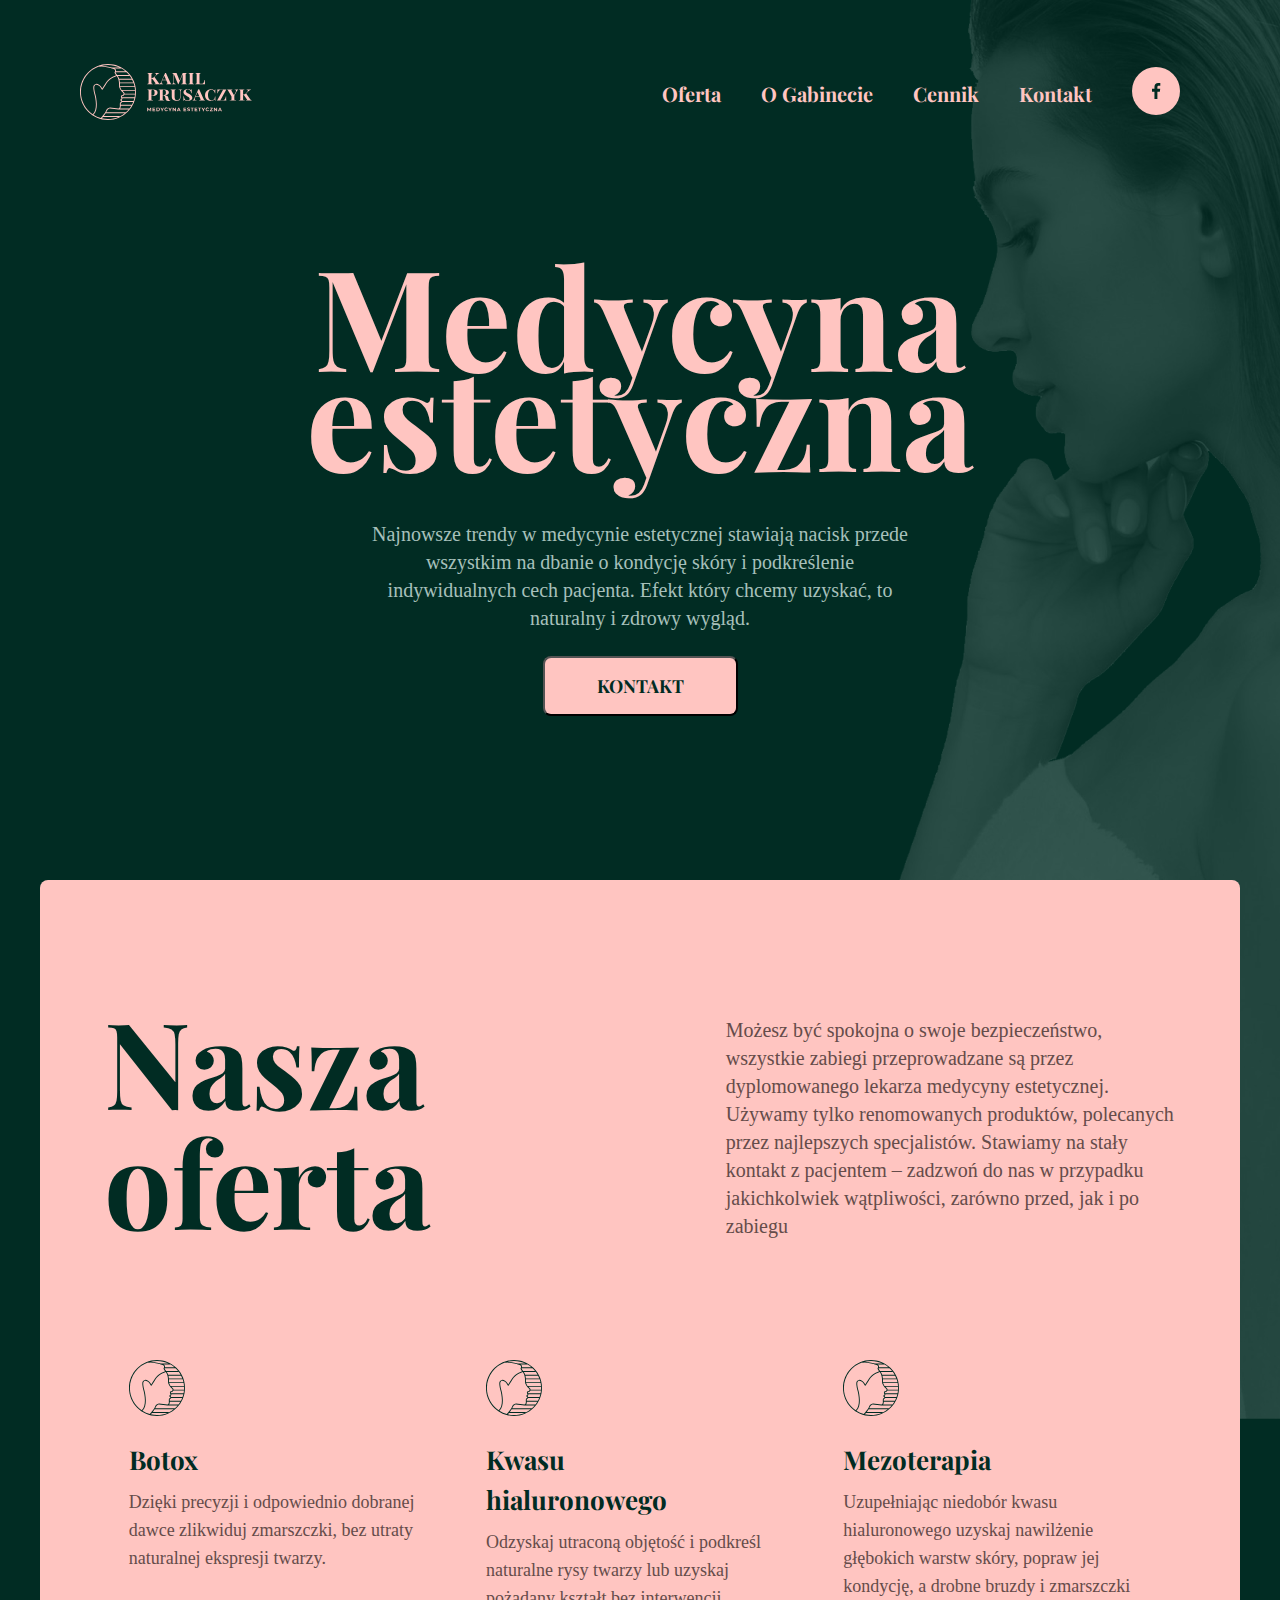
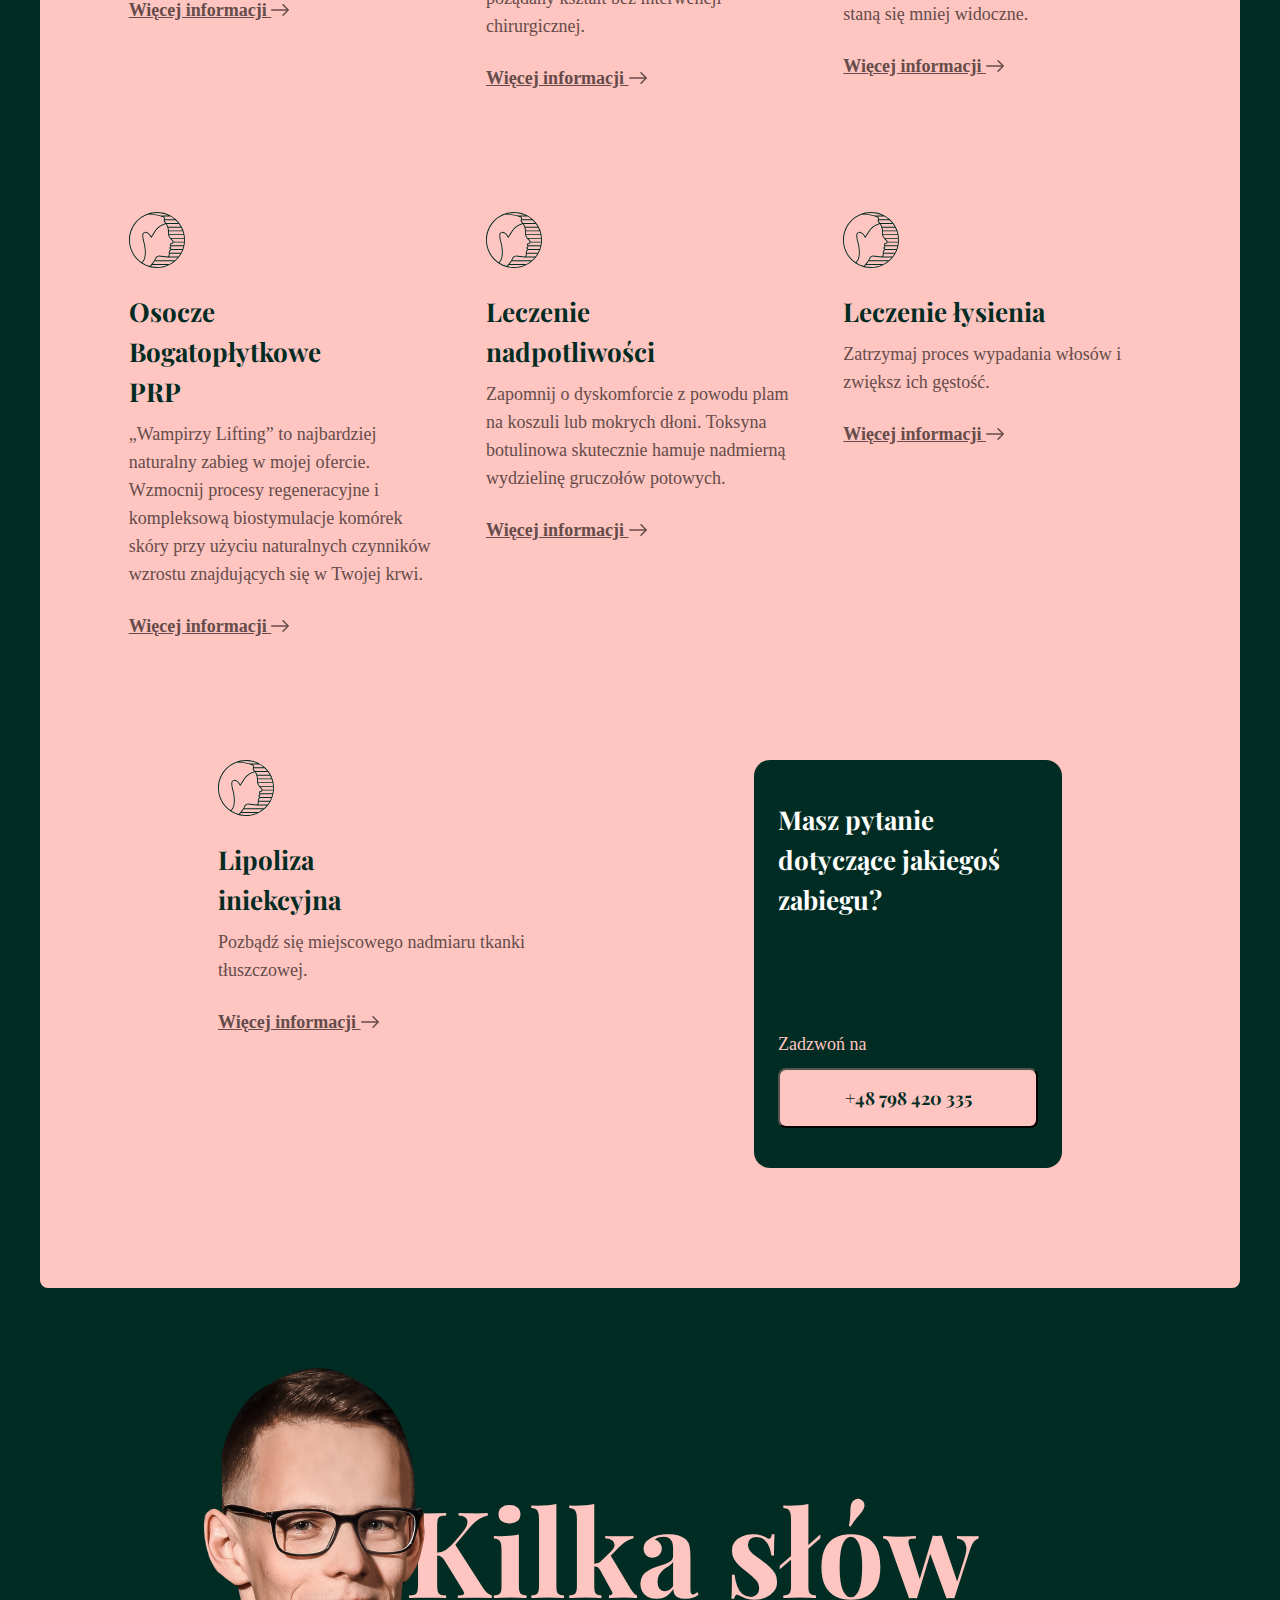
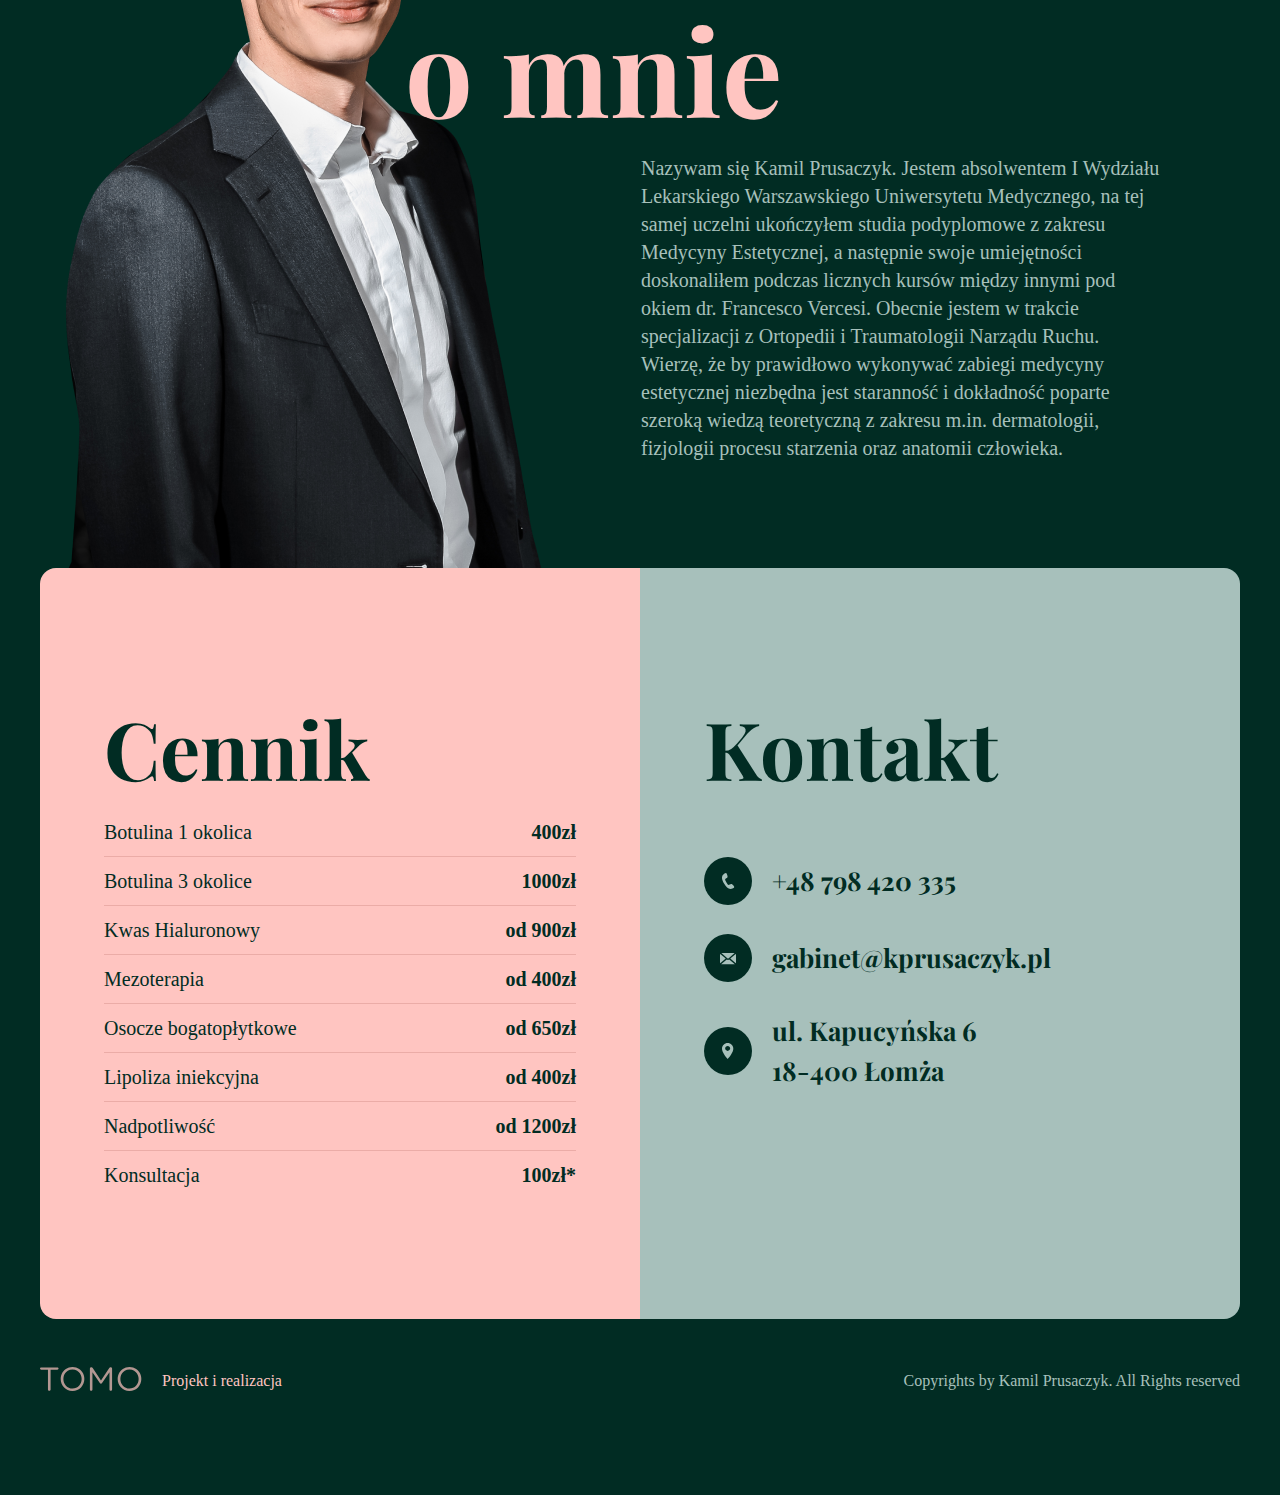
==== index.html @ c659a6f3 "Add files via upload" ====
<!DOCTYPE html>
<html lang="pl">
  <head>
    <meta charset="UTF-8" />
    <meta name="viewport" content="width=device-width, initial-scale=1.0" />
    <meta http-equiv="X-UA-Compatible" content="ie=edge" />
    <link rel="stylesheet" href="css/style.css" />
    <link href="https://fonts.googleapis.com/css?family=Playfair+Display:400,700|Titillium+Web&display=swap" rel="stylesheet"> 
    <title>Document</title>
  </head>
  <body>
    <div class="wrapper">
      <nav class="nav">
        <div class="nav__logo">
          <img src="icons/kamilprusaczykLogo.svg" alt="page logo" />
        </div>
        <ul class="nav__list ">
          <li class="nav__item nav__ourServiceLink">Oferta
          <ul class="nav__submenu">
            <li class="nav__submenuItem">Botox</li>
            <li class="nav__submenuItem">Kwas hialuronowy</li>
            <li class="nav__submenuItem">Mezoterapia</li>
            <li class="nav__submenuItem">Osocze bogatopłytkowe</li>
            <li class="nav__submenuItem">Leczenie nadpotliwości</li>
            <li class="nav__submenuItem">Leczenie łysienia</li>
            <li class="nav__submenuItem">Lipozja iniekcyjna</li>
          </ul>
        </li>
          <li  class="nav__item"><a class="nav__link--resetStyle" href="#aboutUs">O Gabinecie</a> </li>
          <li class="nav__item"><a class="nav__link--resetStyle" href="#prizeList"> Cennik</a></li>
          <li class="nav__item"><a class="nav__link--resetStyle" href="#contact"> Kontakt</a></li>
          <li class="nav__item nav__facebookLogo">
            <img src="icons/facebookPinkIcon.svg" alt="facebook logo" />
          </li>
        </ul>
        <div id='hamburger' class="nav__hamburgerActive desktop "><img src="icons/closeHamburgerMenu.svg" alt="options"></div>
        <div style="display: none" class="nav__hamburger desktop"><img src="icons/HamburgerMenu.svg" alt="options"></div>
      </nav>
      <header class="header">
        <h1 class="header__mainHeader">Medycyna </br>estetyczna</h1>
        <p class="header__paragraph">
            Najnowsze trendy w medycynie estetycznej stawiają nacisk przede wszystkim na dbanie o kondycję skóry i podkreślenie indywidualnych cech pacjenta.  Efekt który chcemy uzyskać, to naturalny i zdrowy wygląd.
        </p>
        <button class="header__contactButton">kontakt</button>
      </header>
      <main id="aboutUs" class="ourServices">
      <h2 class="ourServices__header">Nasza oferta</h2>
        <p class="ourServices__paragraph">Możesz być spokojna o swoje bezpieczeństwo, wszystkie zabiegi przeprowadzane są przez dyplomowanego lekarza medycyny estetycznej. Używamy tylko renomowanych produktów, polecanych przez najlepszych specjalistów. 
            Stawiamy na stały kontakt z pacjentem – zadzwoń do nas w przypadku jakichkolwiek wątpliwości, zarówno przed, jak i po zabiegu  </p>
      
        <div class="ourServices__service">
          <img src="icons/faceLogo.svg" class='ourServices__icon' alt="logoFace">
          <h3 class="ourServices__serviceheader">Botox</h3>
          <p class="ourServices__servicedescripton"> Dzięki precyzji i odpowiednio dobranej dawce zlikwiduj zmarszczki, bez utraty naturalnej ekspresji twarzy. </p>
          <button class="ourServices__readMoreButton">Więcej informacji <img src="icons/rightArrow.svg" alt=""></button>
        </div>
        <div class="ourServices__service">
          <img src="icons/faceLogo.svg" class='ourServices__icon' alt="logoFace">
          <h3 class="ourServices__serviceheader">Kwasu hialuronowego</h3>
          <p class="ourServices__servicedescripton">Odzyskaj utraconą objętość i podkreśl naturalne rysy twarzy lub uzyskaj pożądany kształt bez interwencji chirurgicznej. </p>
          <button class="ourServices__readMoreButton">Więcej informacji <img src="icons/rightArrow.svg" alt=""></button>
        </div>
        <div class="ourServices__service">
          <img class='ourServices__icon' src="icons/faceLogo.svg" alt="logoFace">
          <h3 class="ourServices__serviceheader">Mezoterapia </h3>
          <p class="ourServices__servicedescripton">Uzupełniając niedobór kwasu hialuronowego  uzyskaj nawilżenie głębokich warstw skóry, popraw jej kondycję, a drobne bruzdy i zmarszczki staną się mniej widoczne. </p>
          <button class="ourServices__readMoreButton">Więcej informacji <img src="icons/rightArrow.svg" alt=""></button>
        </div>
        <div class="ourServices__service">
          <img src="icons/faceLogo.svg" alt="logoFace" class='ourServices__icon'>
          <h3 class="ourServices__serviceheader">Osocze Bogatopłytkowe PRP</h3>
          <p class="ourServices__servicedescripton">„Wampirzy Lifting” to najbardziej naturalny zabieg w mojej ofercie. Wzmocnij procesy regeneracyjne i kompleksową biostymulacje komórek skóry przy użyciu naturalnych czynników wzrostu znajdujących się w Twojej krwi. </p>
          <button class="ourServices__readMoreButton">Więcej informacji <img src="icons/rightArrow.svg" alt=""></button></div>
          
        <div class="ourServices__service">
          <img src="icons/faceLogo.svg" alt="logoFace" class='ourServices__icon'>
          <h3 class="ourServices__serviceheader">Leczenie nadpotliwości </h3>
          <p class="ourServices__servicedescripton">Zapomnij o dyskomforcie z powodu plam na koszuli lub mokrych dłoni. Toksyna botulinowa skutecznie hamuje nadmierną wydzielinę gruczołów potowych. </p>
          <button class="ourServices__readMoreButton">Więcej informacji <img src="icons/rightArrow.svg" alt=""></button>
        </div>
        <div class="ourServices__service">
          <img src="icons/faceLogo.svg" alt="logoFace" class='ourServices__icon'>
          <h3 class="ourServices__serviceheader">Leczenie łysienia</h3>
          <p class="ourServices__servicedescripton">Zatrzymaj proces wypadania włosów i zwiększ ich gęstość. </p>
          <button class="ourServices__readMoreButton">Więcej informacji <img src="icons/rightArrow.svg" alt=""></button></div>
        <div class="ourServices__service">
          <img src="icons/faceLogo.svg" alt="logoFace" class='ourServices__icon'>
          <h3 class="ourServices__serviceheader">Lipoliza iniekcyjna</h3>
          <p class="ourServices__servicedescripton">Pozbądź się miejscowego nadmiaru tkanki tłuszczowej. </p>
          <button class="ourServices__readMoreButton">Więcej informacji <img src="icons/rightArrow.svg" alt=""></button>
        </div>
        <div class="ourServices__service ourServices__service--infoContainer">
          <h3 class="ourServices__serviceheader ourServices__serviceheader--infoContainer">Masz pytanie dotyczące jakiegoś zabiegu?</h3>
          <p class="ourServices__servicedescripton ourServices__servicedescripton--infoContainer">Zadzwoń na</p>
          <button class="ourServices__callButton "><a href="tel:+48798-420-335" class="ourServices__callNumber">+48 798 420 335</a></button>
        </div>
      </main>
      <section class="aboutMe">
        <img  src="img/kamilprusaczykfoto.png" alt="Kamil Prisaczyk Zdjęcie" class="aboutMe__img mobile">
        <div class="aboutMe__flexboxContainer">
        <h2 class="aboutMe__header">Kilka słów o mnie</h2>
        <p class="aboutMe__paragraph">Nazywam się Kamil Prusaczyk. Jestem absolwentem I Wydziału Lekarskiego Warszawskiego Uniwersytetu Medycznego, na tej samej uczelni ukończyłem studia podyplomowe z zakresu Medycyny Estetycznej, a następnie swoje umiejętności doskonaliłem podczas licznych kursów między innymi pod okiem dr. Francesco Vercesi. Obecnie jestem w trakcie specjalizacji z Ortopedii i Traumatologii Narządu Ruchu.
        Wierzę, że by prawidłowo wykonywać zabiegi medycyny estetycznej niezbędna jest staranność i dokładność poparte szeroką wiedzą teoretyczną z zakresu m.in. dermatologii,  fizjologii procesu starzenia oraz anatomii człowieka.</p>
      <img  src="img/kamilPrusaczykMobile.png" alt="Kamil Prisaczyk Zdjęcie" class="aboutMe__img desktop">
      </div>
      </section>
      <article class="priceListContact">
        <div id="prizeList" class="priceListContact__wrapper priceListContact__wrapper--priceList">
          <h2 class="priceListContact__header">Cennik</h2>
          <p class="priceListContact__paragraph">Botulina 1 okolica <span class="priceListContact__span">400zł</span></p>
          <p class="priceListContact__paragraph">Botulina 3 okolice<span class="priceListContact__span">1000zł</span></p>
          <p class="priceListContact__paragraph">Kwas Hialuronowy<span class="priceListContact__span">od 900zł</span></p>
          <p class="priceListContact__paragraph">Mezoterapia <span class="priceListContact__span">od 400zł</span></p>
          <p class="priceListContact__paragraph">Osocze bogatopłytkowe <span class="priceListContact__span">od 650zł</span></p>
          <p class="priceListContact__paragraph">Lipoliza iniekcyjna<span class="priceListContact__span">od 400zł</span></p>
          <p class="priceListContact__paragraph">Nadpotliwość<span class="priceListContact__span">od 1200zł</span></p>
          <p class="priceListContact__paragraph priceListContact__paragraph--noBorder">Konsultacja<span class="priceListContact__span priceListContact__paragraph--noBorder ">100zł*</span></p>
        </div>
        <div id="contact" class="priceListContact__wrapper priceListContact__wrapper--kontakt">
            <h2 class="priceListContact__header">Kontakt</h2>
            <!-- <p class="priceListContact__contactParagraph">Lorem ipsum dolor sit amet, consectetur adipiscing elit. Phasellus ut maximus sem. Morbi maximus semper commodo.</p> -->
            <div class="priceListContact__contactContainer priceListContact__contactContainer--changeMargin"><img src="icons/phoneIcon.svg"  class="priceListContact__icon" alt="Zadzwoń">
            <p class="priceListContact__contact priceListContact__contact--changeMargin"><a class="priceListContact__callNumber" href="tel:+48798-420-335">+48 798 420 335</a>
              </p></div>
              <div class="priceListContact__contactContainer">
              <img src="icons/messageIcon.svg" class="priceListContact__icon" alt="Napisz Mail"> 
            <p class="priceListContact__contact">gabinet@kprusaczyk.pl </p>
          </div>
          <div class="priceListContact__contactContainer">
            <img src="icons/placeIcon.svg" class="priceListContact__icon" alt="Przyjdź do nas"> 
            <p class="priceListContact__contact">ul. Kapucyńska 6
                </br> 18-400 Łomża </p>
              </div>
        </div>
      </article>
      <footer class="footer">
        <a href="https://tomostudio.pl/"><img class="footer__logo" src="icons/tomoStudioLogo.svg" alt="Logo Tomo Studio"></a>
        <span class="footer__span">Projekt i realizacja</span>
        <span class="footer__copyrights">Copyrights by Kamil Prusaczyk. All Rights reserved</span>
      </footer>
    </div>
    <script src="js/main.js"></script>
  </body>
</html>
---- css/style.css ----
@import url("https://fonts.googleapis.com/css?family=Titillium+Web:400,700&display=swap");
@import url("https://fonts.googleapis.com/css?family=Playfair+Display:400,700i&display=swap");
* {
  margin: 0;
  padding: 0;
  -webkit-box-sizing: border-box;
          box-sizing: border-box;
  list-style: none;
  text-decoration: none;
}

body {
  background-color: #012C23;
  font-family: 'Titillium Web', sans-serif;
  font-family: 'Playfair Display', serif;
  font-style: normal;
  background-image: url("../img/backgroundWoman.png");
  background-repeat: no-repeat;
  background-position: top right;
  position: relative;
}

.wrapper {
  display: -webkit-box;
  display: -ms-flexbox;
  display: flex;
  -webkit-box-orient: horizontal;
  -webkit-box-direction: normal;
      -ms-flex-direction: row;
          flex-direction: row;
  -ms-flex-wrap: wrap;
      flex-wrap: wrap;
}

.nav {
  position: absolute;
  top: 0;
  left: 0;
  right: 0;
  padding: 32px 32px 0 32px;
  display: -webkit-box;
  display: -ms-flexbox;
  display: flex;
  -webkit-box-pack: justify;
      -ms-flex-pack: justify;
          justify-content: space-between;
  -webkit-box-align: center;
      -ms-flex-align: center;
          align-items: center;
  -ms-flex-preferred-size: 100%;
      flex-basis: 100%;
  z-index: 4;
}

.nav.addNavBcg {
  background-color: #012C23;
}

@media (min-width: 799px) {
  .nav {
    position: relative;
    padding: 0;
    margin: 64px 80px 0 80px;
  }
}

.nav__logo {
  -webkit-box-flex: 1;
      -ms-flex-positive: 1;
          flex-grow: 1;
}

.nav__list {
  display: none;
  font-family: Playfair Display;
  font-style: normal;
  font-weight: bold;
  list-style: none;
}

.nav__list.activeMenu {
  display: -webkit-box;
  display: -ms-flexbox;
  display: flex;
  -webkit-box-orient: vertical;
  -webkit-box-direction: normal;
      -ms-flex-direction: column;
          flex-direction: column;
  position: fixed;
  top: 92px;
  left: 0;
  right: 0;
  font-size: 24px;
  line-height: 58px;
  text-align: left;
  background-color: #FFC5C1;
  overflow-y: scroll;
  height: 100vh;
  z-index: 1;
}

@media (min-width: 799px) {
  .nav__list {
    display: -webkit-box;
    display: -ms-flexbox;
    display: flex;
    text-align: center;
    position: relative;
    -webkit-box-align: center;
        -ms-flex-align: center;
            align-items: center;
    -webkit-box-orient: horizontal;
    -webkit-box-direction: normal;
        -ms-flex-direction: row;
            flex-direction: row;
    color: #FFC5C1;
    position: relative;
    top: 0;
    height: auto;
    background-color: transparent;
    font-size: 20px;
    line-height: 28px;
  }
}

.nav__submenu {
  display: -webkit-box;
  display: -ms-flexbox;
  display: flex;
  -webkit-box-orient: vertical;
  -webkit-box-direction: normal;
      -ms-flex-direction: column;
          flex-direction: column;
  list-style: none;
  font-family: Playfair Display;
  font-style: normal;
  font-weight: normal;
  font-size: 24px;
  line-height: 58px;
  color: #000000;
  background-color: #FFC5C1;
}

@media (min-width: 799px) {
  .nav__submenu {
    display: none;
    padding: 40px;
    text-align: left;
    background-color: #FFC5C1;
    font-size: 16px;
    line-height: 40px;
    font-weight: bold;
    border: 0;
  }
}

.nav__submenuItem {
  border-top: 1px solid #EBACA7;
}

.nav__item {
  margin: 0 20px;
  border-bottom: 1px solid #EBACA7;
}

@media (min-width: 799px) {
  .nav__item {
    border: 0;
  }
}

@media (min-width: 799px) {
  .nav__item:hover {
    border-bottom: 2px solid #FFC5C1;
  }
}

@media (min-width: 799px) {
  .nav__item:hover .nav__submenu {
    display: block;
    position: absolute;
    top: 30;
    left: 20px;
  }
}

.nav__link--resetStyle {
  color: black;
}

@media (min-width: 799px) {
  .nav__link--resetStyle {
    color: #FFC5C1;
  }
}

.nav__ourServiceLink {
  -webkit-box-ordinal-group: 2;
      -ms-flex-order: 1;
          order: 1;
}

@media (min-width: 799px) {
  .nav__ourServiceLink {
    -webkit-box-ordinal-group: 1;
        -ms-flex-order: 0;
            order: 0;
  }
}

.nav__facebookLogo {
  display: none;
}

@media (min-width: 799px) {
  .nav__facebookLogo {
    display: block;
  }
}

.header {
  display: -webkit-box;
  display: -ms-flexbox;
  display: flex;
  -webkit-box-orient: vertical;
  -webkit-box-direction: normal;
      -ms-flex-direction: column;
          flex-direction: column;
  -webkit-box-align: center;
      -ms-flex-align: center;
          align-items: center;
  -ms-flex-preferred-size: 100%;
      flex-basis: 100%;
}

.header__mainHeader {
  font-family: Playfair Display;
  font-style: normal;
  font-weight: bold;
  font-size: 140px;
  line-height: 100px;
  text-align: center;
  color: #FFC5C1;
  margin: 140px auto 0 auto;
}

@media (max-width: 799px) {
  .header__mainHeader {
    font-size: 56px;
    line-height: 56px;
  }
}

.header__paragraph {
  width: 42.42%;
  margin: 56px auto 0 auto;
  font-family: Titillium;
  font-style: normal;
  font-weight: normal;
  font-size: 20px;
  line-height: 28px;
  text-align: center;
  color: #A7C0BB;
}

@media (max-width: 799px) {
  .header__paragraph {
    font-size: 18px;
    line-height: 26px;
    width: 100%;
    margin-top: 56px;
    padding: 0 24px;
  }
}

.header__contactButton {
  display: block;
  margin: 24px auto 24px auto;
  padding: 12px 52px;
  background: #FFC5C1;
  border-radius: 8px;
  font-family: Playfair Display;
  font-style: normal;
  font-weight: bold;
  font-size: 18px;
  line-height: 32px;
  text-align: center;
  color: #012C23;
  text-transform: uppercase;
}

.ourServices {
  background-color: #FFC5C1;
  border-radius: 8px;
  display: -webkit-box;
  display: -ms-flexbox;
  display: flex;
  -ms-flex-wrap: wrap;
      flex-wrap: wrap;
  margin: 140px 40px 0 40px;
  padding: 120px 64px;
  -ms-flex-pack: distribute;
      justify-content: space-around;
}

@media (max-width: 799px) {
  .ourServices {
    border-radius: 0;
    margin: 88px 0 0 0;
    padding: 80px 24px;
  }
}

.ourServices__header {
  font-family: Playfair Display;
  font-style: normal;
  font-weight: bold;
  font-size: 120px;
  line-height: 120px;
  text-align: left;
  color: #012C23;
  -ms-flex-preferred-size: 58%;
      flex-basis: 58%;
}

@media (max-width: 799px) {
  .ourServices__header {
    font-size: 48px;
    line-height: 120px;
    -ms-flex-preferred-size: 100%;
        flex-basis: 100%;
    text-align: center;
  }
}

.ourServices__paragraph {
  -ms-flex-preferred-size: 42%;
      flex-basis: 42%;
  display: -webkit-box;
  display: -ms-flexbox;
  display: flex;
  font-family: Titillium;
  font-style: normal;
  font-weight: normal;
  font-size: 20px;
  line-height: 28px;
  -webkit-box-align: end;
      -ms-flex-align: end;
          align-items: flex-end;
  color: #654C4A;
}

@media (max-width: 799px) {
  .ourServices__paragraph {
    -ms-flex-preferred-size: 100%;
        flex-basis: 100%;
    -webkit-box-align: center;
        -ms-flex-align: center;
            align-items: center;
    text-align: center;
  }
}

.ourServices__service {
  display: -webkit-box;
  display: -ms-flexbox;
  display: flex;
  -webkit-box-orient: vertical;
  -webkit-box-direction: normal;
      -ms-flex-direction: column;
          flex-direction: column;
  -ms-flex-preferred-size: 21%;
      flex-basis: 21%;
  min-width: 308px;
  -ms-flex-wrap: wrap;
      flex-wrap: wrap;
  -webkit-box-align: space-evenly;
      -ms-flex-align: space-evenly;
          align-items: space-evenly;
  margin-top: 120px;
}

@media (max-width: 840px) {
  .ourServices__service {
    -ms-flex-preferred-size: 100%;
        flex-basis: 100%;
    -webkit-box-align: center;
        -ms-flex-align: center;
            align-items: center;
    text-align: center;
  }
}

.ourServices__service--infoContainer {
  display: -webkit-box;
  display: -ms-flexbox;
  display: flex;
  background: #012C23;
  padding: 40px 24px;
  border-radius: 16px;
}

.ourServices__icon {
  -ms-flex-item-align: start;
      align-self: flex-start;
}

@media (max-width: 840px) {
  .ourServices__icon {
    -ms-flex-item-align: center;
        -ms-grid-row-align: center;
        align-self: center;
  }
}

.ourServices__serviceheader {
  font-family: Playfair Display;
  font-style: normal;
  font-weight: bold;
  font-size: 26px;
  line-height: 40px;
  color: #012C23;
  width: 70%;
  margin-top: 24px;
}

.ourServices__serviceheader--infoContainer {
  color: #ffffff;
  margin-top: 0;
  width: 100%;
}

.ourServices__servicedescripton {
  font-family: Titillium;
  font-style: normal;
  font-weight: normal;
  font-size: 18px;
  line-height: 28px;
  color: #654C4A;
  margin-top: 8px;
}

.ourServices__servicedescripton--infoContainer {
  color: #FFC5C1;
  margin-top: 110px;
}

.ourServices__readMoreButton {
  font-family: Titillium;
  font-style: normal;
  font-weight: bold;
  font-size: 18px;
  line-height: 28px;
  -webkit-text-decoration-line: underline;
          text-decoration-line: underline;
  color: #654C4A;
  background: transparent;
  border: 0;
  -ms-flex-item-align: start;
      align-self: flex-start;
  margin-top: 24px;
}

@media (max-width: 840px) {
  .ourServices__readMoreButton {
    -ms-flex-item-align: center;
        -ms-grid-row-align: center;
        align-self: center;
  }
}

.ourServices__readMoreButton:hover {
  color: blue;
  cursor: pointer;
}

.ourServices__callButton {
  background-color: #FFC5C1;
  padding: 12px;
  text-align: center;
  border-radius: 8px;
  margin-top: 10px;
}

.ourServices__callNumber {
  font-family: Playfair Display;
  font-style: normal;
  font-weight: bold;
  color: #012C23;
  font-size: 18px;
  line-height: 32px;
  text-decoration: none;
  padding: 12px 40px;
}

.aboutMe {
  -ms-flex-preferred-size: 100%;
      flex-basis: 100%;
  display: -webkit-box;
  display: -ms-flexbox;
  display: flex;
  -webkit-box-pack: justify;
      -ms-flex-pack: justify;
          justify-content: space-between;
  position: relative;
}

@media (max-width: 799px) {
  .aboutMe {
    -webkit-box-orient: vertical;
    -webkit-box-direction: normal;
        -ms-flex-direction: column;
            flex-direction: column;
  }
}

.aboutMe__img {
  width: auto;
  height: auto;
  margin-top: 80px;
  margin-left: 66px;
  z-index: 2;
}

@media (max-width: 799px) {
  .aboutMe__img {
    margin: 0 auto;
    width: auto;
    height: auto;
  }
}

.aboutMe__flexboxContainer {
  display: -webkit-box;
  display: -ms-flexbox;
  display: flex;
  -webkit-box-orient: vertical;
  -webkit-box-direction: normal;
      -ms-flex-direction: column;
          flex-direction: column;
  -webkit-box-pack: center;
      -ms-flex-pack: center;
          justify-content: center;
  -ms-flex-item-align: center;
      align-self: center;
  -webkit-box-align: center;
      -ms-flex-align: center;
          align-items: center;
  -webkit-box-flex: 1;
      -ms-flex-positive: 1;
          flex-grow: 1;
}

.aboutMe__header {
  font-family: Playfair Display;
  font-style: normal;
  font-weight: bold;
  font-size: 120px;
  line-height: 120px;
  color: #FFC5C1;
  margin-top: 192px;
  max-width: 600px;
  position: absolute;
  top: 200px;
  left: 405px;
  margin: 0;
  z-index: 1;
}

@media (max-width: 799px) {
  .aboutMe__header {
    position: relative;
    top: 0;
    left: 0;
    font-size: 48px;
    line-height: 46px;
    text-align: center;
    margin: 120px 40px 0 40px;
  }
}

.aboutMe__paragraph {
  font-family: Titillium;
  font-style: normal;
  font-weight: normal;
  font-size: 20px;
  line-height: 28px;
  color: #A7C0BB;
  margin-top: 440px;
  margin-bottom: 80px;
  margin-right: 20px;
  max-width: 520px;
}

@media (max-width: 799px) {
  .aboutMe__paragraph {
    font-size: 20px;
    line-height: 28px;
    text-align: center;
    margin: 28px 35px 80px 35px;
  }
}

.priceListContact {
  margin: 0 40px;
  display: -webkit-box;
  display: -ms-flexbox;
  display: flex;
  -ms-flex-preferred-size: 100%;
      flex-basis: 100%;
}

@media (max-width: 940px) {
  .priceListContact {
    margin: 0;
    -webkit-box-orient: vertical;
    -webkit-box-direction: normal;
        -ms-flex-direction: column;
            flex-direction: column;
  }
}

.priceListContact__wrapper {
  width: 50%;
  padding: 120px 64px;
}

@media (max-width: 940px) {
  .priceListContact__wrapper {
    width: 100%;
    padding: 120px 24px;
  }
}

.priceListContact__wrapper--priceList {
  background-color: #FFC5C1;
  border-radius: 16px 0 0 16px;
}

@media (max-width: 940px) {
  .priceListContact__wrapper--priceList {
    font-size: 48px;
    line-height: 46px;
    border-radius: 0;
  }
}

.priceListContact__wrapper--kontakt {
  background-color: #A7C0BB;
  border-radius: 0 16px 16px 0;
}

@media (max-width: 940px) {
  .priceListContact__wrapper--kontakt {
    border-radius: 0;
  }
}

.priceListContact__header {
  font-family: Playfair Display;
  font-style: normal;
  font-weight: bold;
  font-size: 80px;
  line-height: 120px;
  color: #012C23;
}

@media (max-width: 940px) {
  .priceListContact__header {
    text-align: center;
  }
}

.priceListContact__paragraph {
  display: -webkit-box;
  display: -ms-flexbox;
  display: flex;
  -webkit-box-pack: justify;
      -ms-flex-pack: justify;
          justify-content: space-between;
  font-family: Titillium;
  font-style: normal;
  font-weight: normal;
  font-size: 20px;
  line-height: 48px;
  color: #012C23;
  border-bottom: 1px solid #EBACA7;
}

.priceListContact__paragraph--noBorder {
  border-bottom: 0;
}

.priceListContact__contactContainer {
  display: -webkit-box;
  display: -ms-flexbox;
  display: flex;
  margin-top: 29px;
  -webkit-box-orient: vertical;
  -webkit-box-direction: normal;
      -ms-flex-direction: column;
          flex-direction: column;
  -webkit-box-align: center;
      -ms-flex-align: center;
          align-items: center;
}

@media (min-width: 940px) {
  .priceListContact__contactContainer {
    -webkit-box-orient: horizontal;
    -webkit-box-direction: normal;
        -ms-flex-direction: row;
            flex-direction: row;
  }
}

.priceListContact__contactContainer--changeMargin {
  margin-top: 49px;
}

.priceListContact__span {
  font-weight: bold;
}

.priceListContact__contactParagraph {
  font-family: Titillium;
  font-style: normal;
  font-weight: normal;
  font-size: 20px;
  line-height: 28px;
  color: #012C23;
}

.priceListContact__contact, .priceListContact__callNumber {
  font-family: Playfair Display;
  font-style: normal;
  font-weight: bold;
  font-size: 26px;
  line-height: 40px;
  color: #012C23;
  text-decoration: none;
}

@media (min-width: 940px) {
  .priceListContact__contact, .priceListContact__callNumber {
    margin-left: 20px;
  }
}

.priceListContact__callNumber {
  margin: 0;
}

@media (max-width: 799px) {
  .priceListContact__callNumber {
    margin-left: 0;
    margin-top: 12px;
    margin-bottom: 32px;
  }
}

.footer {
  display: -webkit-box;
  display: -ms-flexbox;
  display: flex;
  -webkit-box-pack: end;
      -ms-flex-pack: end;
          justify-content: flex-end;
  -ms-flex-preferred-size: 100%;
      flex-basis: 100%;
  margin: 48px 40px 100px 40px;
}

@media (max-width: 799px) {
  .footer {
    -webkit-box-orient: vertical;
    -webkit-box-direction: normal;
        -ms-flex-direction: column;
            flex-direction: column;
    -webkit-box-align: center;
        -ms-flex-align: center;
            align-items: center;
    margin: 40px 30px 57px 30px;
  }
}

.footer__logo {
  opacity: 0.7;
}

@media (max-width: 799px) {
  .footer__logo {
    -webkit-box-ordinal-group: 3;
        -ms-flex-order: 2;
            order: 2;
    margin: 24px auto 16px auto;
    opacity: 1;
  }
}

.footer__logo:hover {
  opacity: 1;
}

.footer__span {
  font-family: Titillium;
  font-style: normal;
  font-weight: normal;
  font-size: 16px;
  line-height: 28px;
  color: #FFC5C1;
  margin-left: 20px;
}

@media (max-width: 799px) {
  .footer__span {
    -webkit-box-ordinal-group: 4;
        -ms-flex-order: 3;
            order: 3;
    margin-left: 0;
  }
}

.footer__copyrights {
  font-family: Titillium;
  font-style: normal;
  font-weight: normal;
  font-size: 16px;
  line-height: 28px;
  text-align: right;
  color: #A7C0BB;
  -webkit-box-flex: 1;
      -ms-flex-positive: 1;
          flex-grow: 1;
}

@media (max-width: 799px) {
  .footer__copyrights {
    -webkit-box-ordinal-group: 2;
        -ms-flex-order: 1;
            order: 1;
    text-align: center;
  }
}

@media (max-width: 799px) {
  .mobile {
    display: none;
  }
}

@media (min-width: 799px) {
  .desktop {
    display: none;
  }
}
/*# sourceMappingURL=style.css.map */
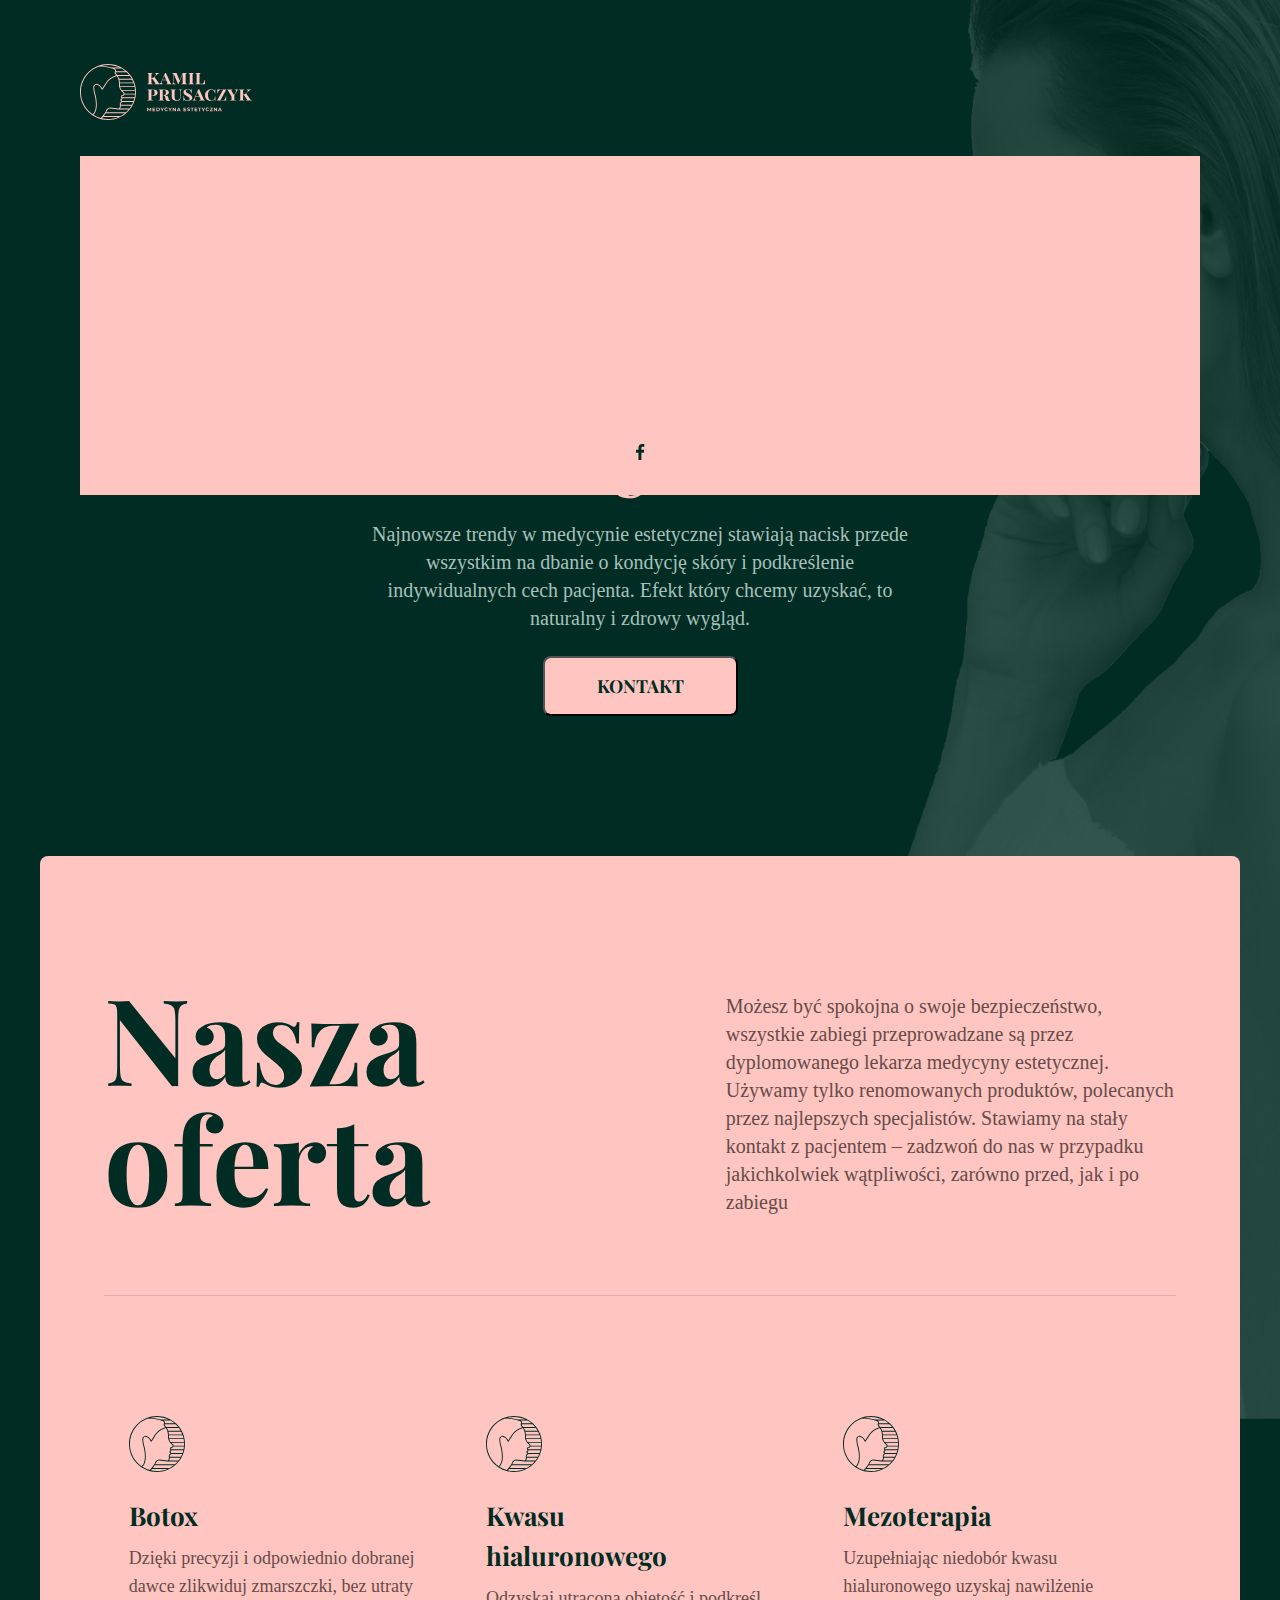
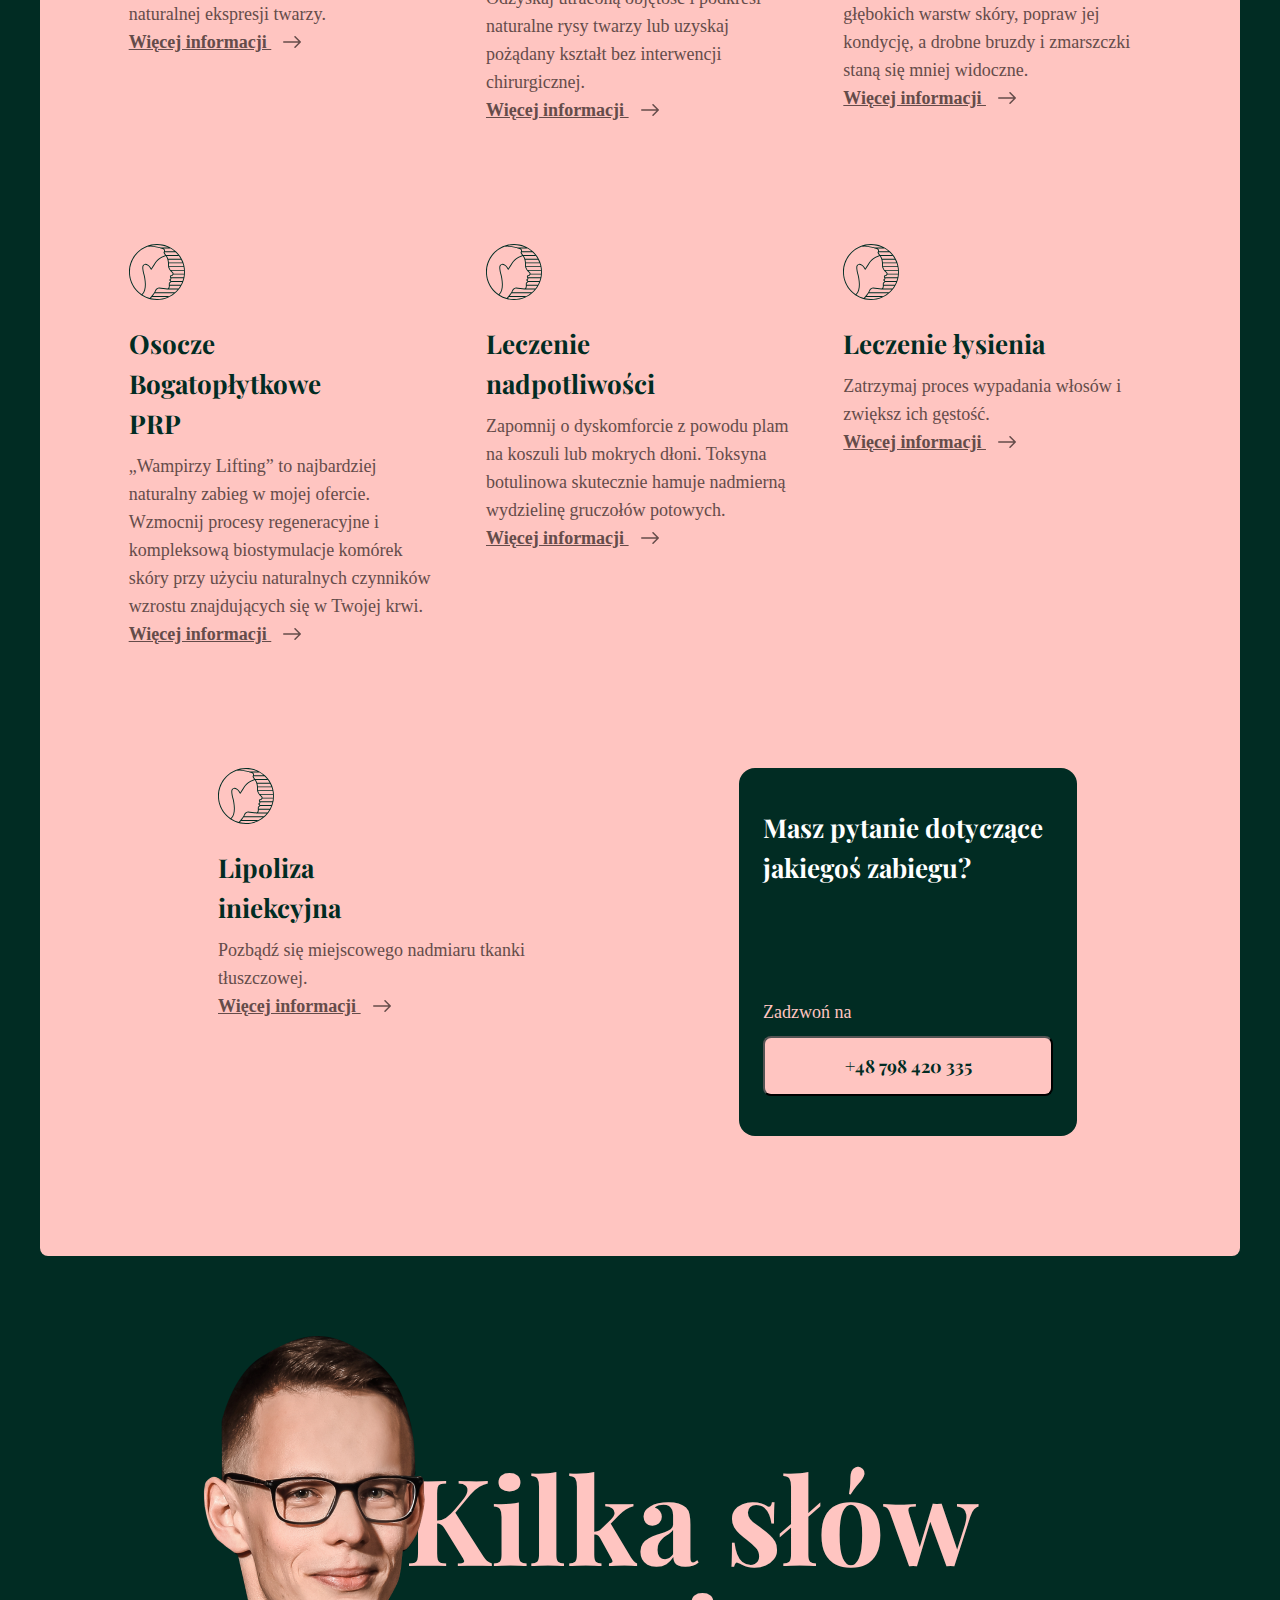
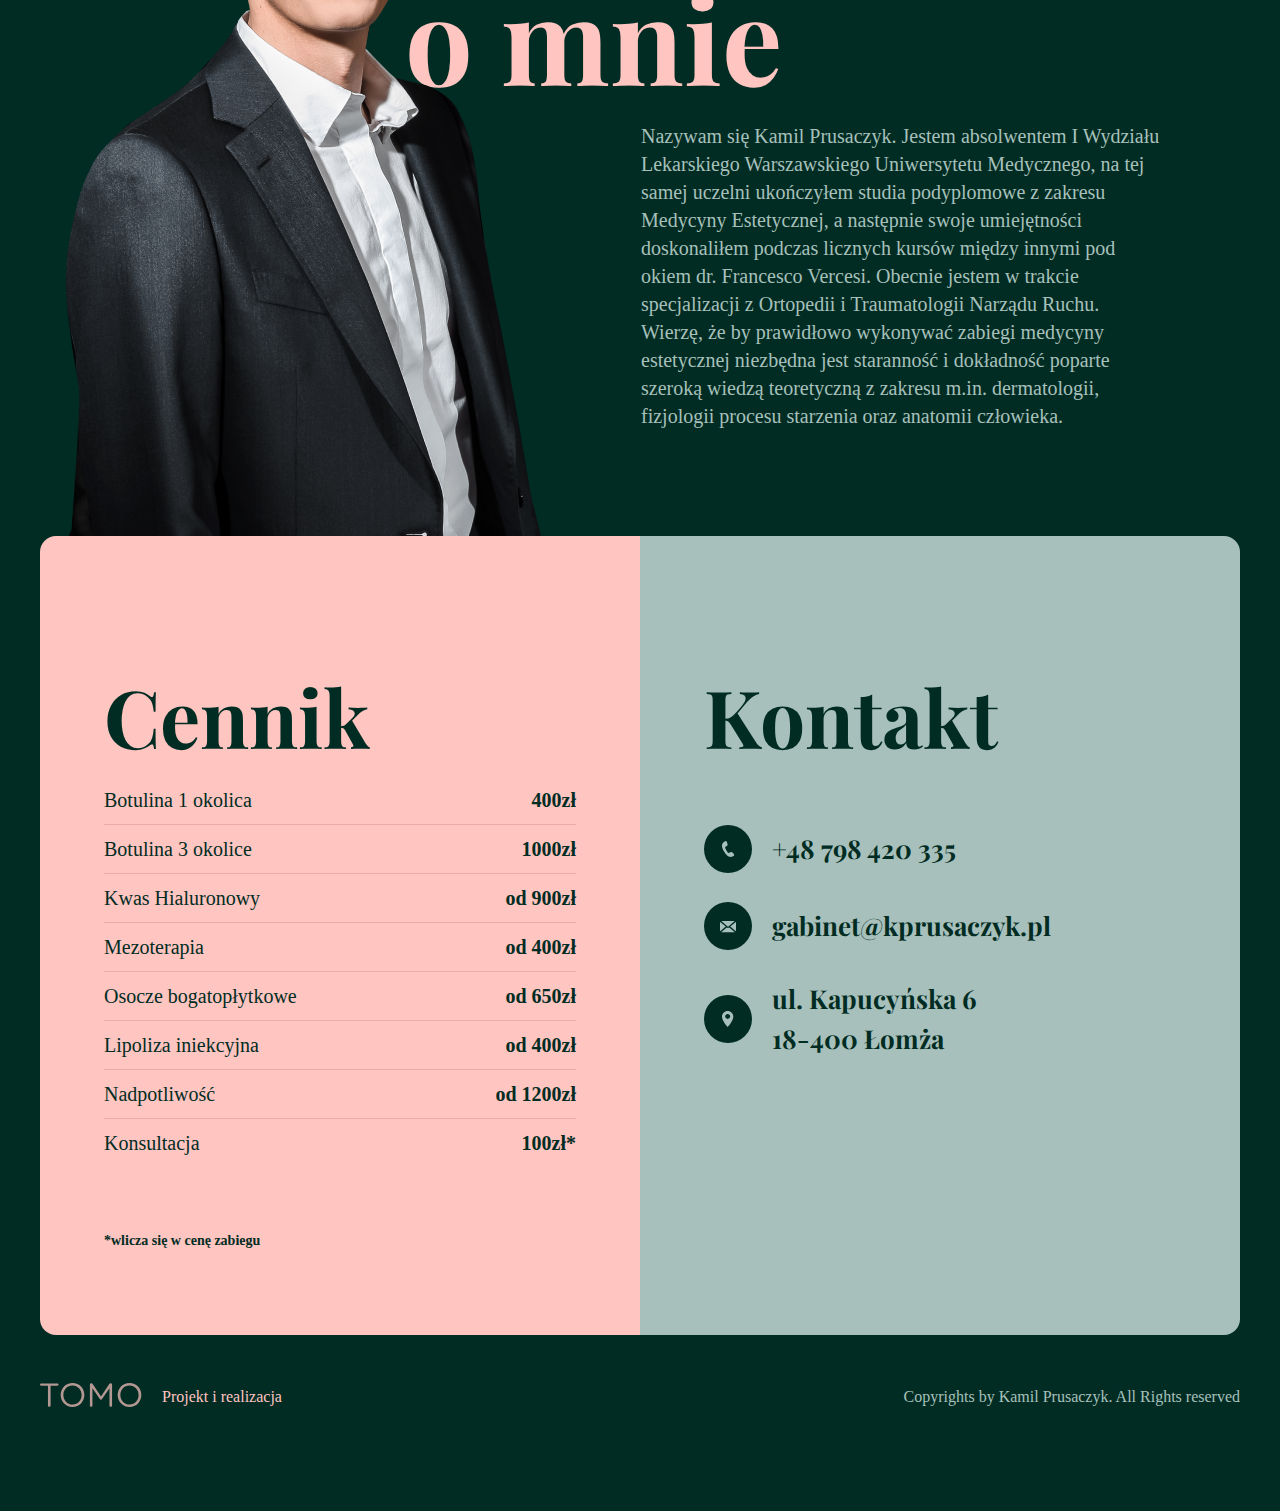
==== commit b2d487cc: "Add files via upload" ====
--- a/index.html
+++ b/index.html
@@ -14,8 +14,8 @@
         <div class="nav__logo">
           <img src="icons/kamilprusaczykLogo.svg" alt="page logo" />
         </div>
-        <ul class="nav__list ">
-          <li class="nav__item nav__ourServiceLink">Oferta
+        <ul class="nav__list activeMenu ">
+          <li class="nav__item nav__ourServiceLink">Oferta <img src="icons/downArrow.svg" alt="Dropdown Menu">
           <ul class="nav__submenu">
             <li class="nav__submenuItem">Botox</li>
             <li class="nav__submenuItem">Kwas hialuronowy</li>
@@ -26,10 +26,12 @@
             <li class="nav__submenuItem">Lipozja iniekcyjna</li>
           </ul>
         </li>
-          <li  class="nav__item"><a class="nav__link--resetStyle" href="#aboutUs">O Gabinecie</a> </li>
-          <li class="nav__item"><a class="nav__link--resetStyle" href="#prizeList"> Cennik</a></li>
-          <li class="nav__item"><a class="nav__link--resetStyle" href="#contact"> Kontakt</a></li>
-          <li class="nav__item nav__facebookLogo">
+          <li  class="nav__item nav--noMobileMenu"><a class="nav__link--resetStyle" href="#aboutUs">O Gabinecie</a> </li>
+          <li  class="nav__item nav--noDesktopMenu"><a class="nav__link--resetStyle" href="#aboutUs">Strona główna</a> </li>
+          <li class="nav__item nav--noMobileMenu"><a class="nav__link--resetStyle" href="#prizeList"> Cennik</a></li>
+          <li class="nav__item" id="contactLink"><a class="nav__link--resetStyle" href="#contact"> Kontakt</a></li>
+          <li class="nav__item nav--noDesktopMenu" id="aboutMeLink"><a class="nav__link--resetStyle" href="#aboutMe"> Kilka słów o mnie</a></li>
+          <li class="nav__item nav--noMobileMenu">
             <img src="icons/facebookPinkIcon.svg" alt="facebook logo" />
           </li>
         </ul>
@@ -41,7 +43,7 @@
         <p class="header__paragraph">
             Najnowsze trendy w medycynie estetycznej stawiają nacisk przede wszystkim na dbanie o kondycję skóry i podkreślenie indywidualnych cech pacjenta.  Efekt który chcemy uzyskać, to naturalny i zdrowy wygląd.
         </p>
-        <button class="header__contactButton">kontakt</button>
+        <a href="#contact" class="header__contactLink"><button class="header__contactButton">kontakt</button></a> 
       </header>
       <main id="aboutUs" class="ourServices">
       <h2 class="ourServices__header">Nasza oferta</h2>
@@ -52,42 +54,42 @@
           <img src="icons/faceLogo.svg" class='ourServices__icon' alt="logoFace">
           <h3 class="ourServices__serviceheader">Botox</h3>
           <p class="ourServices__servicedescripton"> Dzięki precyzji i odpowiednio dobranej dawce zlikwiduj zmarszczki, bez utraty naturalnej ekspresji twarzy. </p>
-          <button class="ourServices__readMoreButton">Więcej informacji <img src="icons/rightArrow.svg" alt=""></button>
+          <button class="ourServices__readMoreButton">Więcej informacji <img src="icons/rightArrow.svg" alt="" class="ourServices__readMoreButton--addMargin"></button>
         </div>
         <div class="ourServices__service">
           <img src="icons/faceLogo.svg" class='ourServices__icon' alt="logoFace">
           <h3 class="ourServices__serviceheader">Kwasu hialuronowego</h3>
           <p class="ourServices__servicedescripton">Odzyskaj utraconą objętość i podkreśl naturalne rysy twarzy lub uzyskaj pożądany kształt bez interwencji chirurgicznej. </p>
-          <button class="ourServices__readMoreButton">Więcej informacji <img src="icons/rightArrow.svg" alt=""></button>
+          <button class="ourServices__readMoreButton">Więcej informacji <img src="icons/rightArrow.svg" alt="" class="ourServices__readMoreButton--addMargin"></button>
         </div>
         <div class="ourServices__service">
           <img class='ourServices__icon' src="icons/faceLogo.svg" alt="logoFace">
           <h3 class="ourServices__serviceheader">Mezoterapia </h3>
           <p class="ourServices__servicedescripton">Uzupełniając niedobór kwasu hialuronowego  uzyskaj nawilżenie głębokich warstw skóry, popraw jej kondycję, a drobne bruzdy i zmarszczki staną się mniej widoczne. </p>
-          <button class="ourServices__readMoreButton">Więcej informacji <img src="icons/rightArrow.svg" alt=""></button>
+          <button class="ourServices__readMoreButton">Więcej informacji <img src="icons/rightArrow.svg" alt="" class="ourServices__readMoreButton--addMargin"></button>
         </div>
         <div class="ourServices__service">
           <img src="icons/faceLogo.svg" alt="logoFace" class='ourServices__icon'>
           <h3 class="ourServices__serviceheader">Osocze Bogatopłytkowe PRP</h3>
           <p class="ourServices__servicedescripton">„Wampirzy Lifting” to najbardziej naturalny zabieg w mojej ofercie. Wzmocnij procesy regeneracyjne i kompleksową biostymulacje komórek skóry przy użyciu naturalnych czynników wzrostu znajdujących się w Twojej krwi. </p>
-          <button class="ourServices__readMoreButton">Więcej informacji <img src="icons/rightArrow.svg" alt=""></button></div>
+          <button class="ourServices__readMoreButton">Więcej informacji <img src="icons/rightArrow.svg" alt="" class="ourServices__readMoreButton--addMargin"></button></div>
           
         <div class="ourServices__service">
           <img src="icons/faceLogo.svg" alt="logoFace" class='ourServices__icon'>
           <h3 class="ourServices__serviceheader">Leczenie nadpotliwości </h3>
           <p class="ourServices__servicedescripton">Zapomnij o dyskomforcie z powodu plam na koszuli lub mokrych dłoni. Toksyna botulinowa skutecznie hamuje nadmierną wydzielinę gruczołów potowych. </p>
-          <button class="ourServices__readMoreButton">Więcej informacji <img src="icons/rightArrow.svg" alt=""></button>
+          <button class="ourServices__readMoreButton">Więcej informacji <img src="icons/rightArrow.svg" alt="" class="ourServices__readMoreButton--addMargin"></button>
         </div>
         <div class="ourServices__service">
           <img src="icons/faceLogo.svg" alt="logoFace" class='ourServices__icon'>
           <h3 class="ourServices__serviceheader">Leczenie łysienia</h3>
           <p class="ourServices__servicedescripton">Zatrzymaj proces wypadania włosów i zwiększ ich gęstość. </p>
-          <button class="ourServices__readMoreButton">Więcej informacji <img src="icons/rightArrow.svg" alt=""></button></div>
+          <button class="ourServices__readMoreButton">Więcej informacji <img src="icons/rightArrow.svg" alt="" class="ourServices__readMoreButton--addMargin"></button></div>
         <div class="ourServices__service">
           <img src="icons/faceLogo.svg" alt="logoFace" class='ourServices__icon'>
           <h3 class="ourServices__serviceheader">Lipoliza iniekcyjna</h3>
           <p class="ourServices__servicedescripton">Pozbądź się miejscowego nadmiaru tkanki tłuszczowej. </p>
-          <button class="ourServices__readMoreButton">Więcej informacji <img src="icons/rightArrow.svg" alt=""></button>
+          <button class="ourServices__readMoreButton">Więcej informacji <img src="icons/rightArrow.svg" alt="" class="ourServices__readMoreButton--addMargin"></button>
         </div>
         <div class="ourServices__service ourServices__service--infoContainer">
           <h3 class="ourServices__serviceheader ourServices__serviceheader--infoContainer">Masz pytanie dotyczące jakiegoś zabiegu?</h3>
@@ -95,7 +97,7 @@
           <button class="ourServices__callButton "><a href="tel:+48798-420-335" class="ourServices__callNumber">+48 798 420 335</a></button>
         </div>
       </main>
-      <section class="aboutMe">
+      <section class="aboutMe" id="aboutMe">
         <img  src="img/kamilprusaczykfoto.png" alt="Kamil Prisaczyk Zdjęcie" class="aboutMe__img mobile">
         <div class="aboutMe__flexboxContainer">
         <h2 class="aboutMe__header">Kilka słów o mnie</h2>
@@ -115,6 +117,7 @@
           <p class="priceListContact__paragraph">Lipoliza iniekcyjna<span class="priceListContact__span">od 400zł</span></p>
           <p class="priceListContact__paragraph">Nadpotliwość<span class="priceListContact__span">od 1200zł</span></p>
           <p class="priceListContact__paragraph priceListContact__paragraph--noBorder">Konsultacja<span class="priceListContact__span priceListContact__paragraph--noBorder ">100zł*</span></p>
+          <p class="priceListContact__paragraph priceListContact__paragraph--noBorder priceListContact__paragraph--pFooter"> *wlicza się w cenę zabiegu </p>
         </div>
         <div id="contact" class="priceListContact__wrapper priceListContact__wrapper--kontakt">
             <h2 class="priceListContact__header">Kontakt</h2>
@@ -124,7 +127,7 @@
               </p></div>
               <div class="priceListContact__contactContainer">
               <img src="icons/messageIcon.svg" class="priceListContact__icon" alt="Napisz Mail"> 
-            <p class="priceListContact__contact">gabinet@kprusaczyk.pl </p>
+            <p class="priceListContact__contact"><a class="priceListContact__callNumber" href="mailto:gabinet@kprusaczyk.pl">gabinet@kprusaczyk.pl </a></p>
           </div>
           <div class="priceListContact__contactContainer">
             <img src="icons/placeIcon.svg" class="priceListContact__icon" alt="Przyjdź do nas"> 
--- a/css/style.css
+++ b/css/style.css
@@ -76,6 +76,7 @@
   font-style: normal;
   font-weight: bold;
   list-style: none;
+  background-color: #FFC5C1;
 }
 
 .nav__list.activeMenu {
@@ -86,16 +87,16 @@
   -webkit-box-direction: normal;
       -ms-flex-direction: column;
           flex-direction: column;
-  position: fixed;
+  position: absolute;
   top: 92px;
   left: 0;
   right: 0;
+  padding: 40px 40px 0 40px;
   font-size: 24px;
   line-height: 58px;
   text-align: left;
   background-color: #FFC5C1;
-  overflow-y: scroll;
-  height: 100vh;
+  height: auto;
   z-index: 1;
 }
 
@@ -158,6 +159,12 @@
   border-top: 1px solid #EBACA7;
 }
 
+@media (min-width: 799px) {
+  .nav__submenuItem {
+    border-top: 0;
+  }
+}
+
 .nav__item {
   margin: 0 20px;
   border-bottom: 1px solid #EBACA7;
@@ -198,6 +205,7 @@
   -webkit-box-ordinal-group: 2;
       -ms-flex-order: 1;
           order: 1;
+  margin-top: 50px;
 }
 
 @media (min-width: 799px) {
@@ -205,16 +213,23 @@
     -webkit-box-ordinal-group: 1;
         -ms-flex-order: 0;
             order: 0;
-  }
-}
-
-.nav__facebookLogo {
+    margin-top: 0;
+  }
+}
+
+.nav--noMobileMenu {
   display: none;
 }
 
 @media (min-width: 799px) {
-  .nav__facebookLogo {
+  .nav--noMobileMenu {
     display: block;
+  }
+}
+
+@media (min-width: 799px) {
+  .nav--noDesktopMenu {
+    display: none;
   }
 }
 
@@ -233,6 +248,17 @@
       flex-basis: 100%;
 }
 
+@media (min-width: 799px) {
+  .header.header--alignLeft {
+    display: -webkit-box;
+    display: -ms-flexbox;
+    display: flex;
+    -webkit-box-align: start;
+        -ms-flex-align: start;
+            align-items: flex-start;
+  }
+}
+
 .header__mainHeader {
   font-family: Playfair Display;
   font-style: normal;
@@ -241,7 +267,16 @@
   line-height: 100px;
   text-align: center;
   color: #FFC5C1;
-  margin: 140px auto 0 auto;
+  margin: 140px 0 0 0;
+}
+
+@media (min-width: 799px) {
+  .header__mainHeader.header__mainHeader--alignLeft {
+    text-align: left;
+    font-size: 120px;
+    line-height: 120px;
+    margin-left: 100px;
+  }
 }
 
 @media (max-width: 799px) {
@@ -253,7 +288,7 @@
 
 .header__paragraph {
   width: 42.42%;
-  margin: 56px auto 0 auto;
+  margin: 56px auto 24px auto;
   font-family: Titillium;
   font-style: normal;
   font-weight: normal;
@@ -273,9 +308,21 @@
   }
 }
 
+@media (min-width: 799px) {
+  .header__paragraph.header__paragraph--alignLeft {
+    text-align: left;
+    margin: 56px 0 24px 112px;
+  }
+}
+
+.header__contactLink:hover {
+  cursor: pointer;
+  color: blue;
+}
+
 .header__contactButton {
   display: block;
-  margin: 24px auto 24px auto;
+  margin: 0 auto;
   padding: 12px 52px;
   background: #FFC5C1;
   border-radius: 8px;
@@ -287,6 +334,11 @@
   text-align: center;
   color: #012C23;
   text-transform: uppercase;
+}
+
+.header__contactButton:hover {
+  color: #E59F9A;
+  cursor: pointer;
 }
 
 .ourServices {
@@ -319,8 +371,11 @@
   line-height: 120px;
   text-align: left;
   color: #012C23;
+  padding-right: 20px;
+  padding-bottom: 79px;
   -ms-flex-preferred-size: 58%;
       flex-basis: 58%;
+  border-bottom: 1px solid #EBACA7;
 }
 
 @media (max-width: 799px) {
@@ -330,6 +385,9 @@
     -ms-flex-preferred-size: 100%;
         flex-basis: 100%;
     text-align: center;
+    padding-bottom: 0;
+    border-bottom: 0;
+    padding-right: 0;
   }
 }
 
@@ -348,6 +406,8 @@
       -ms-flex-align: end;
           align-items: flex-end;
   color: #654C4A;
+  border-bottom: 1px solid #EBACA7;
+  padding-bottom: 79px;
 }
 
 @media (max-width: 799px) {
@@ -358,6 +418,8 @@
         -ms-flex-align: center;
             align-items: center;
     text-align: center;
+    padding-bottom: 0;
+    border-bottom: 0;
   }
 }
 
@@ -371,13 +433,14 @@
           flex-direction: column;
   -ms-flex-preferred-size: 21%;
       flex-basis: 21%;
-  min-width: 308px;
+  min-width: 338px;
   -ms-flex-wrap: wrap;
       flex-wrap: wrap;
   -webkit-box-align: space-evenly;
       -ms-flex-align: space-evenly;
           align-items: space-evenly;
   margin-top: 120px;
+  padding: 0 15px;
 }
 
 @media (max-width: 840px) {
@@ -388,6 +451,8 @@
         -ms-flex-align: center;
             align-items: center;
     text-align: center;
+    min-width: auto;
+    padding: 0;
   }
 }
 
@@ -458,7 +523,6 @@
   border: 0;
   -ms-flex-item-align: start;
       align-self: flex-start;
-  margin-top: 24px;
 }
 
 @media (max-width: 840px) {
@@ -470,8 +534,12 @@
 }
 
 .ourServices__readMoreButton:hover {
-  color: blue;
+  color: #5B3B39;
   cursor: pointer;
+}
+
+.ourServices__readMoreButton--addMargin {
+  margin-left: 12px;
 }
 
 .ourServices__callButton {
@@ -622,7 +690,7 @@
 
 .priceListContact__wrapper {
   width: 50%;
-  padding: 120px 64px;
+  padding: 120px 64px 70px 64px;
 }
 
 @media (max-width: 940px) {
@@ -689,6 +757,12 @@
 
 .priceListContact__paragraph--noBorder {
   border-bottom: 0;
+}
+
+.priceListContact__paragraph--pFooter {
+  font-size: 14px;
+  margin-top: 50px;
+  font-weight: bold;
 }
 
 .priceListContact__contactContainer {
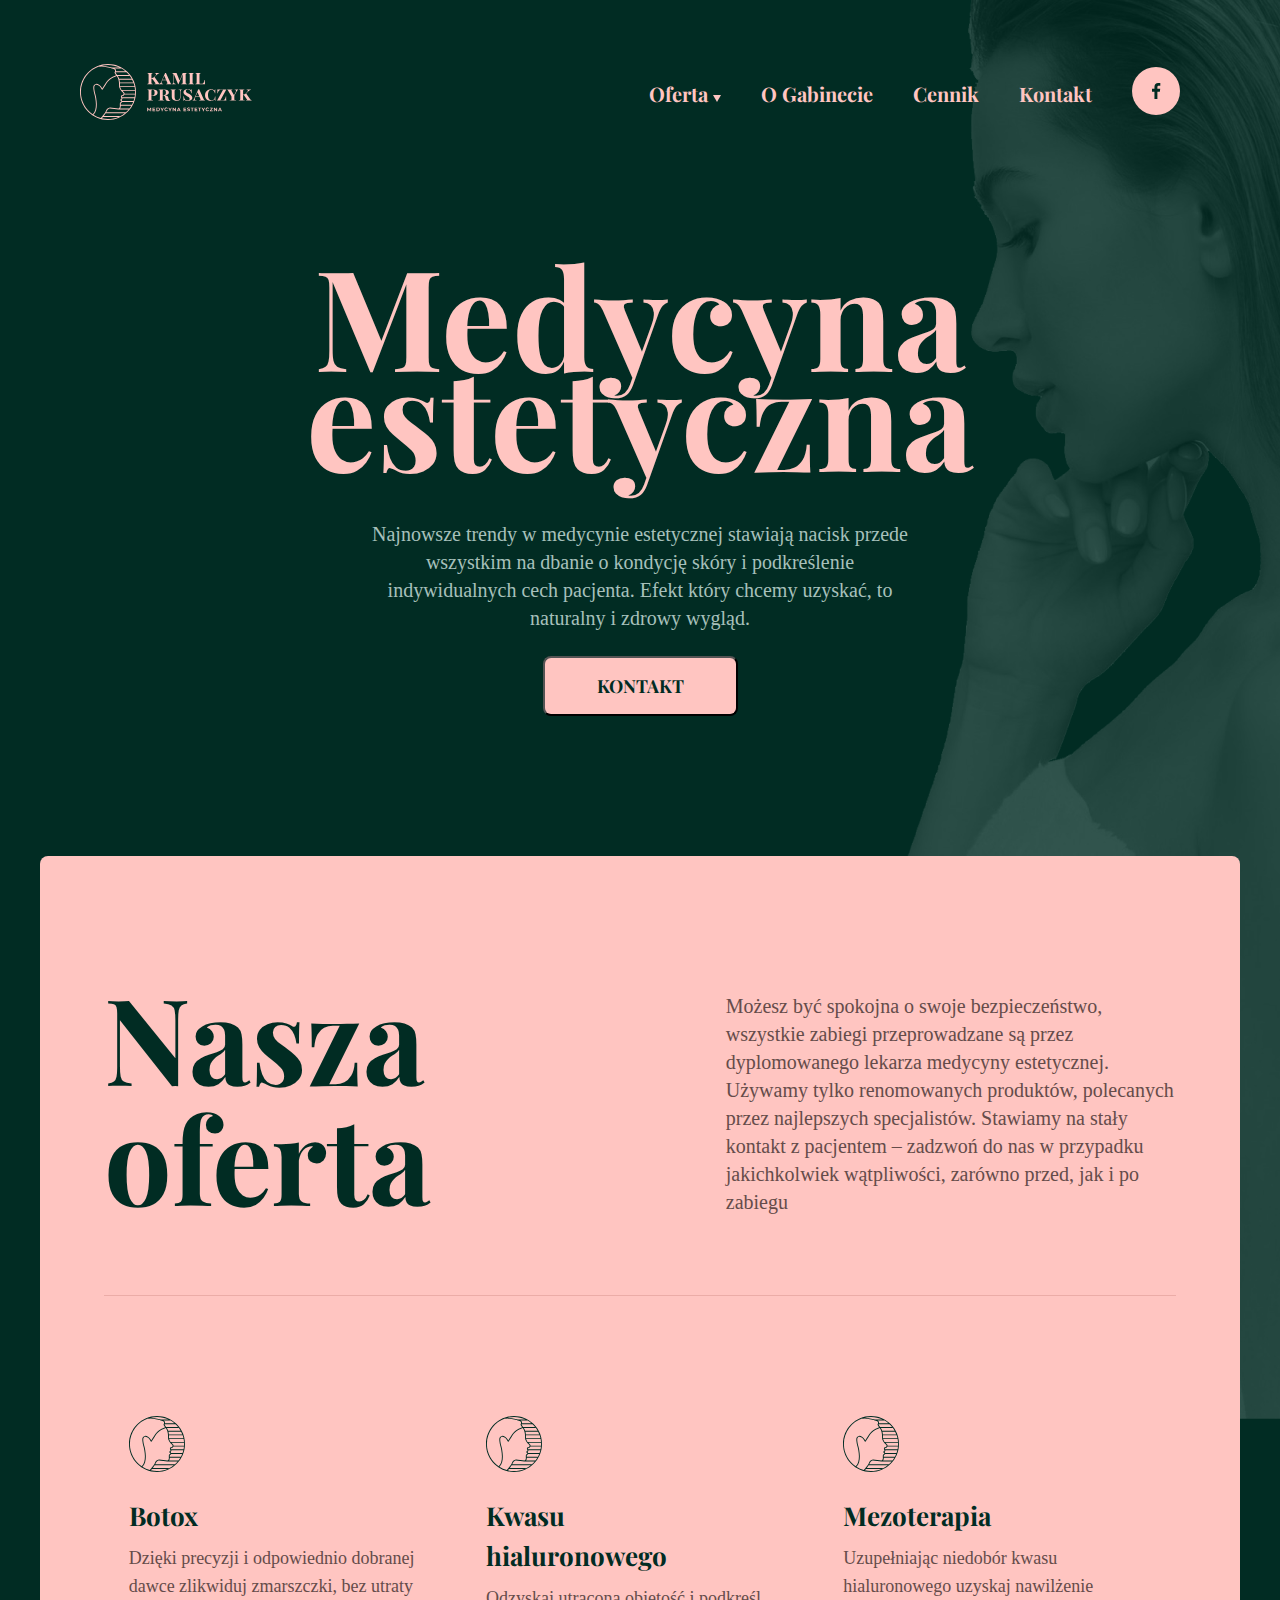
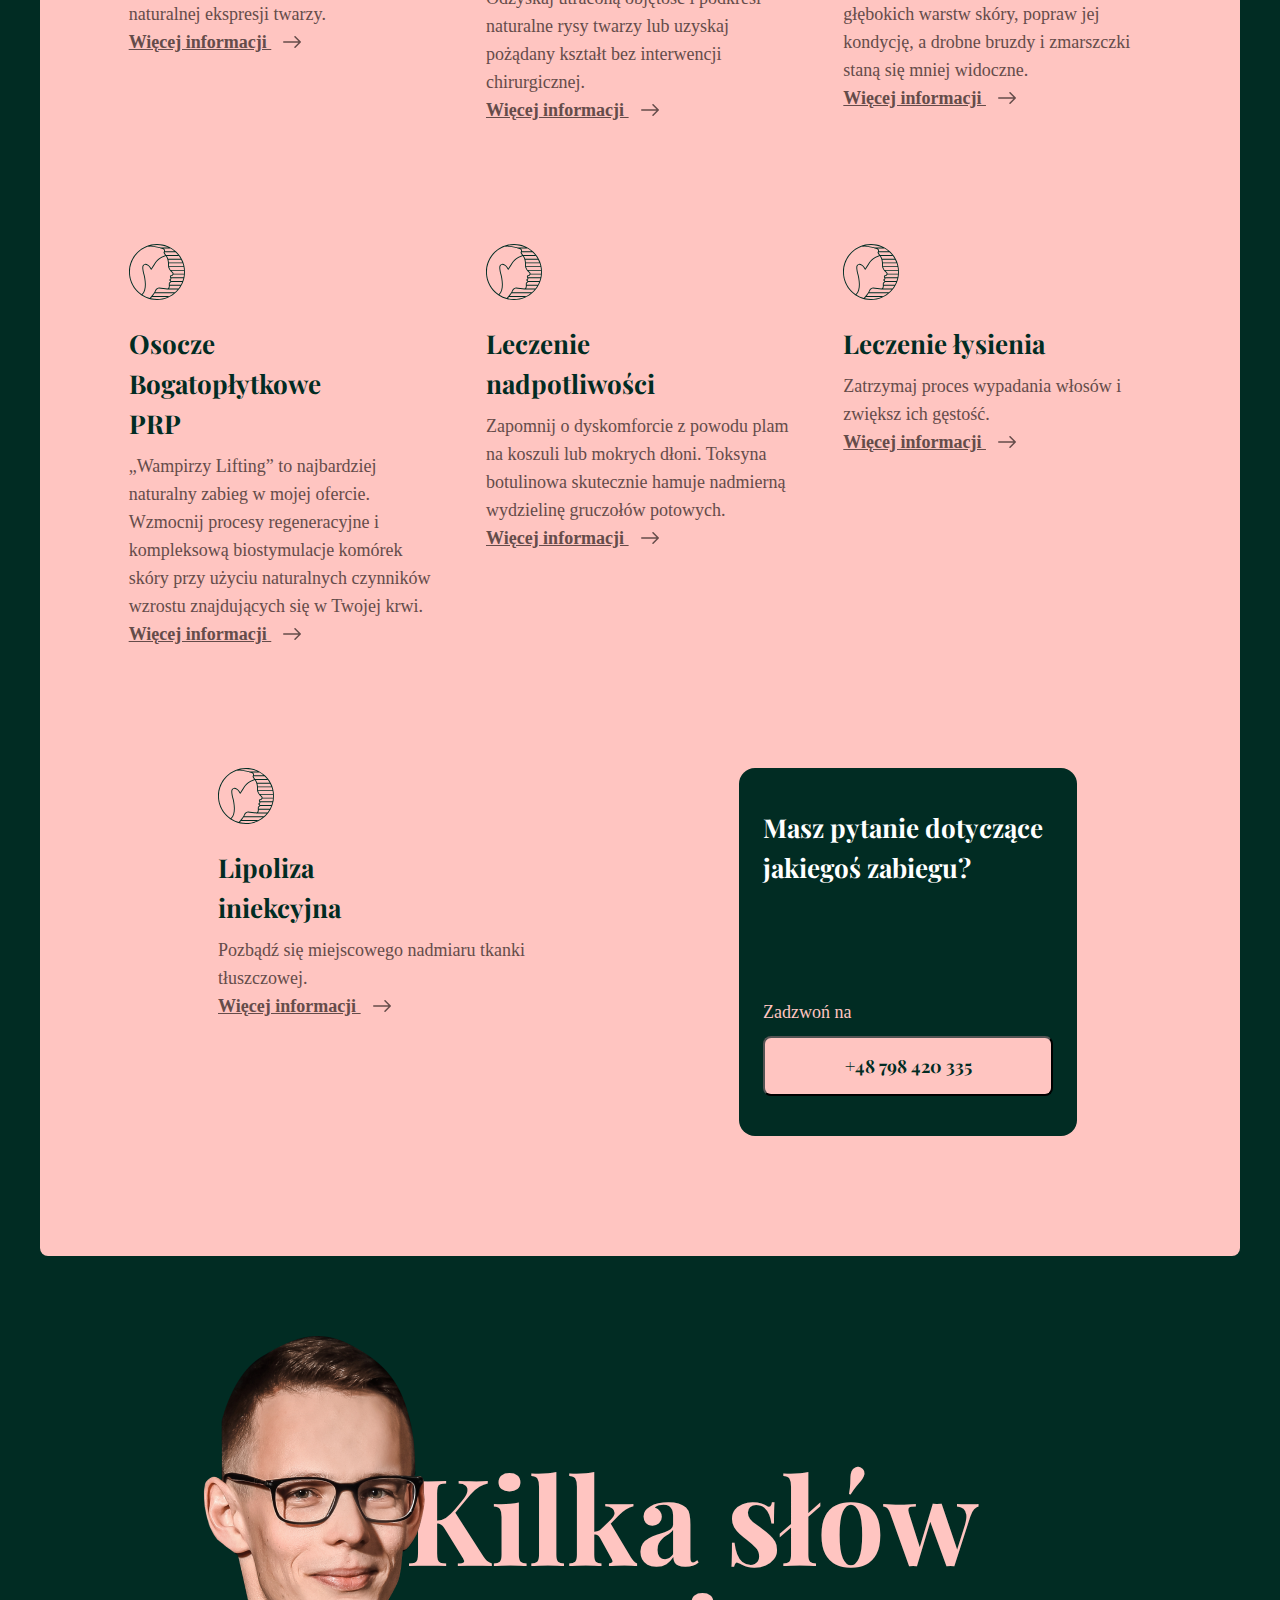
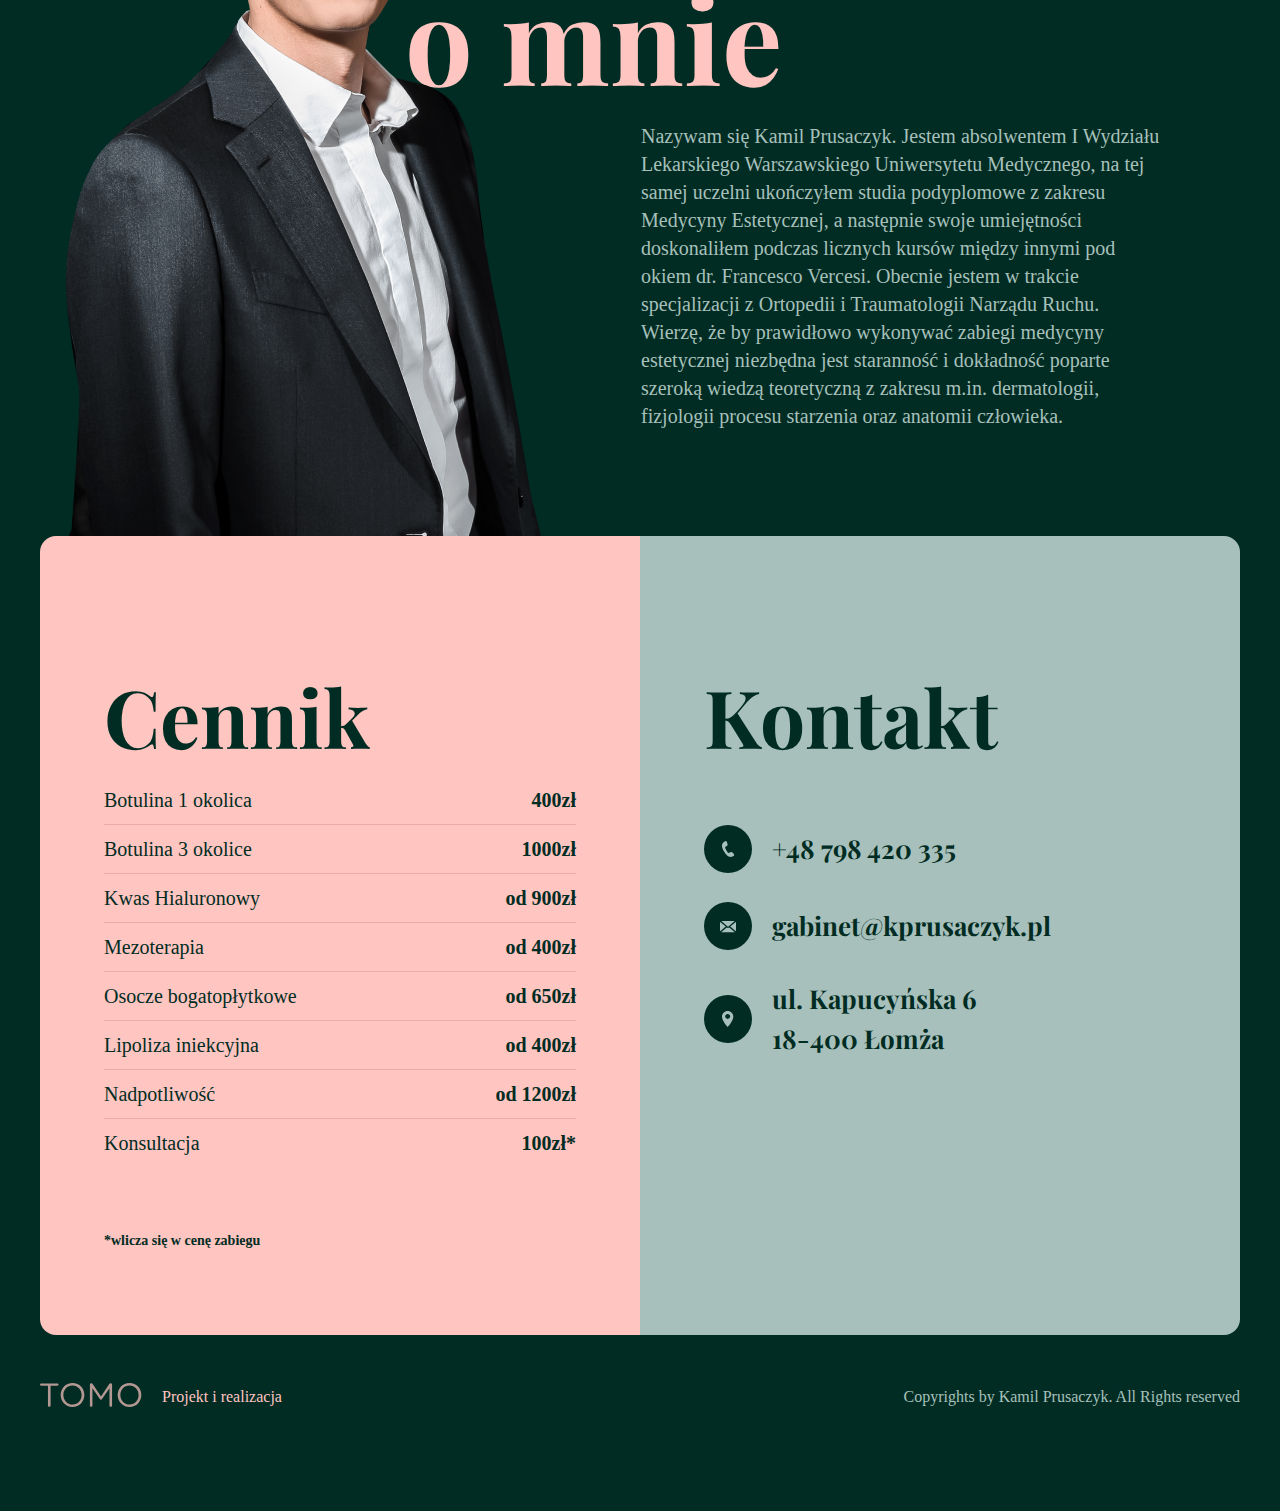
==== commit 9cec5d18: "Add files via upload" ====
--- a/index.html
+++ b/index.html
@@ -14,7 +14,7 @@
         <div class="nav__logo">
           <img src="icons/kamilprusaczykLogo.svg" alt="page logo" />
         </div>
-        <ul class="nav__list activeMenu ">
+        <ul class="nav__list">
           <li class="nav__item nav__ourServiceLink">Oferta <img src="icons/downArrow.svg" alt="Dropdown Menu">
           <ul class="nav__submenu">
             <li class="nav__submenuItem">Botox</li>
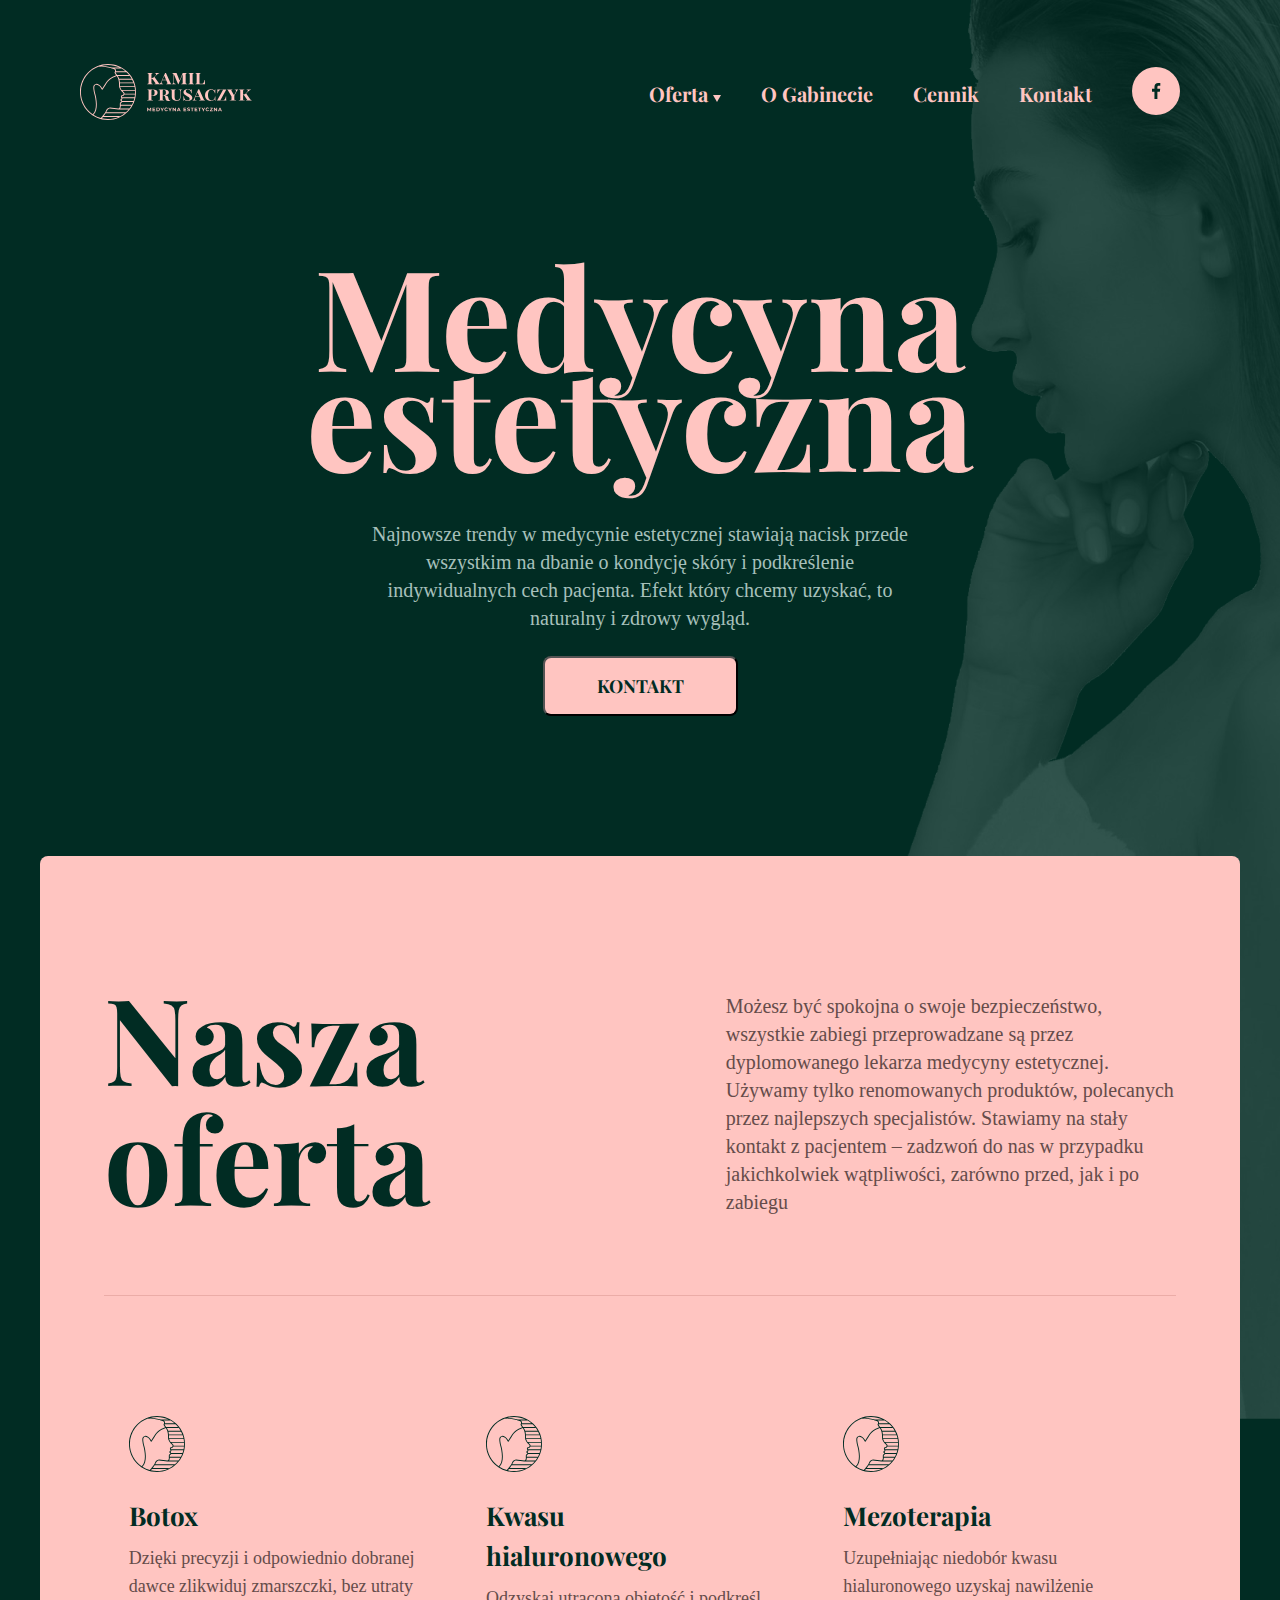
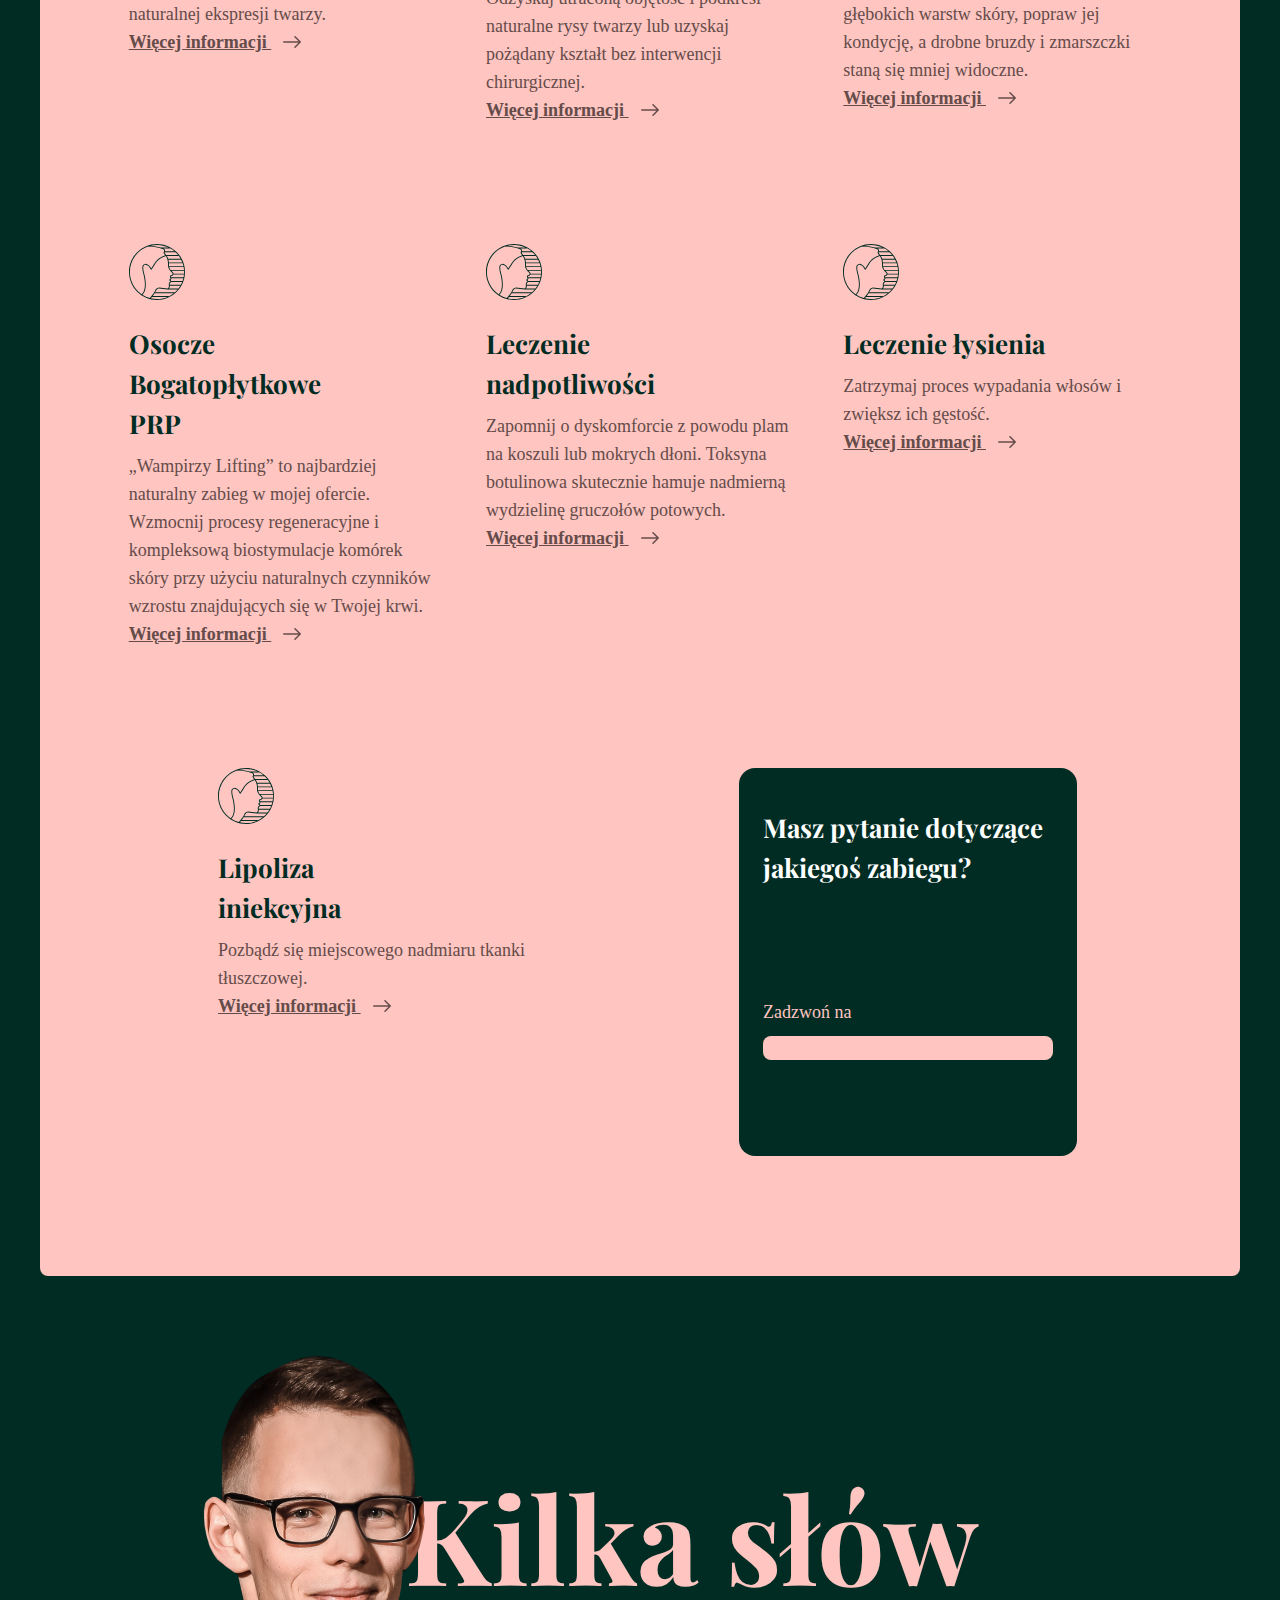
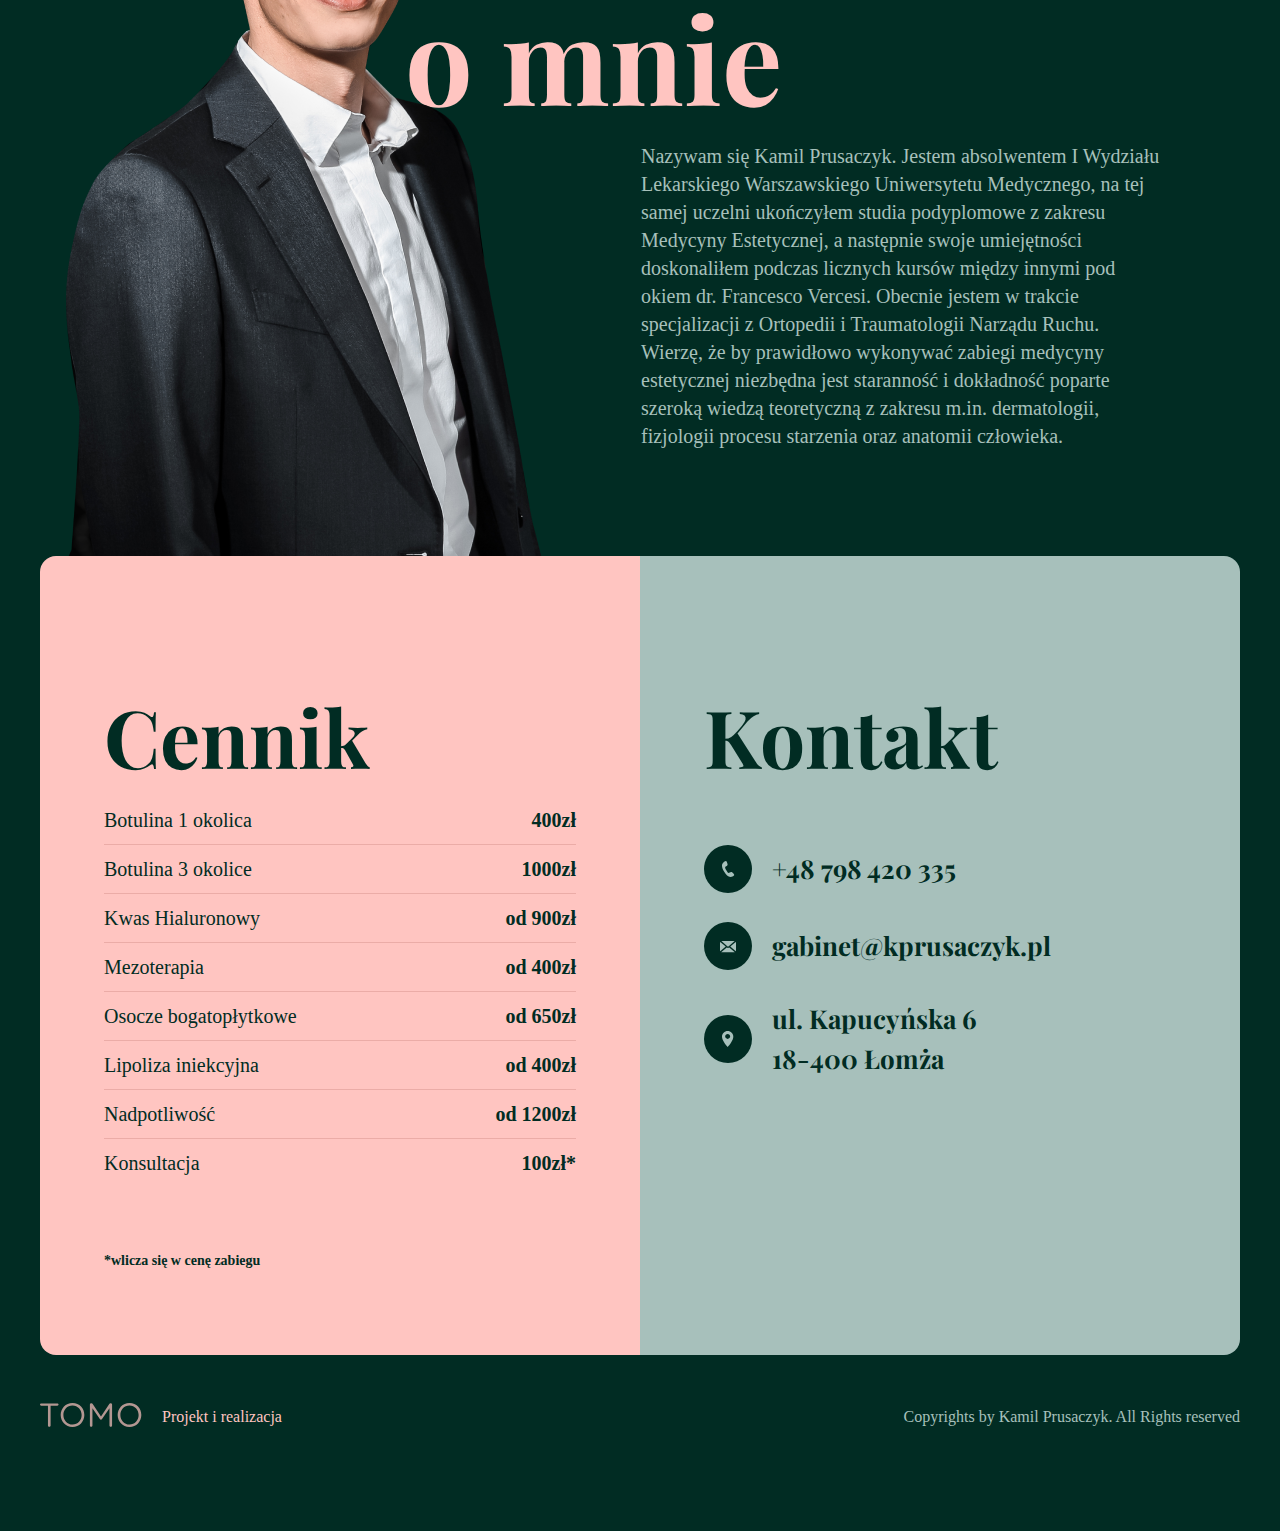
==== commit 2c548b0d: "Add files via upload" ====
--- a/index.html
+++ b/index.html
@@ -17,13 +17,13 @@
         <ul class="nav__list">
           <li class="nav__item nav__ourServiceLink">Oferta <img src="icons/downArrow.svg" alt="Dropdown Menu">
           <ul class="nav__submenu">
-            <li class="nav__submenuItem">Botox</li>
-            <li class="nav__submenuItem">Kwas hialuronowy</li>
-            <li class="nav__submenuItem">Mezoterapia</li>
-            <li class="nav__submenuItem">Osocze bogatopłytkowe</li>
-            <li class="nav__submenuItem">Leczenie nadpotliwości</li>
-            <li class="nav__submenuItem">Leczenie łysienia</li>
-            <li class="nav__submenuItem">Lipozja iniekcyjna</li>
+            <a href="botox.html" class="nav__link nav__linkSubmenu"><li class="nav__submenuItem">Botox</li></a>
+            <a href="kwas-hialuronowy.html" class="nav__link nav__linkSubmenu"><li class="nav__submenuItem">Kwas hialuronowy</li></a>
+            <a href="mezoterapia.html" class="nav__link nav__linkSubmenu"><li class="nav__submenuItem">Mezoterapia</li></a>
+            <a href="osocze-bogatoplytkowe.html" class="nav__link nav__linkSubmenu"><li class="nav__submenuItem">Osocze bogatopłytkowe</li></a>
+            <a href="nadpotliwosc.html" class="nav__link nav__linkSubmenu"><li class="nav__submenuItem">Leczenie nadpotliwości</li></a>
+            <a href="lysienie.html" class="nav__link nav__linkSubmenu"><li class="nav__submenuItem">Leczenie łysienia</li></a>
+            <a href="#" class="nav__link nav__linkSubmenu"><li class="nav__submenuItem">Lipozja iniekcyjna</li></a>
           </ul>
         </li>
           <li  class="nav__item nav--noMobileMenu"><a class="nav__link--resetStyle" href="#aboutUs">O Gabinecie</a> </li>
@@ -32,13 +32,15 @@
           <li class="nav__item" id="contactLink"><a class="nav__link--resetStyle" href="#contact"> Kontakt</a></li>
           <li class="nav__item nav--noDesktopMenu" id="aboutMeLink"><a class="nav__link--resetStyle" href="#aboutMe"> Kilka słów o mnie</a></li>
           <li class="nav__item nav--noMobileMenu">
-            <img src="icons/facebookPinkIcon.svg" alt="facebook logo" />
-          </li>
+              <a href="https://www.facebook.com/prusaczykme/">
+                <img src="icons/facebookPinkIcon.svg" alt="facebook logo"
+              /></a>
+            </li>
         </ul>
         <div id='hamburger' class="nav__hamburgerActive desktop "><img src="icons/closeHamburgerMenu.svg" alt="options"></div>
         <div style="display: none" class="nav__hamburger desktop"><img src="icons/HamburgerMenu.svg" alt="options"></div>
       </nav>
-      <header class="header">
+      <header id="animation" class="header">
         <h1 class="header__mainHeader">Medycyna </br>estetyczna</h1>
         <p class="header__paragraph">
             Najnowsze trendy w medycynie estetycznej stawiają nacisk przede wszystkim na dbanie o kondycję skóry i podkreślenie indywidualnych cech pacjenta.  Efekt który chcemy uzyskać, to naturalny i zdrowy wygląd.
@@ -46,55 +48,55 @@
         <a href="#contact" class="header__contactLink"><button class="header__contactButton">kontakt</button></a> 
       </header>
       <main id="aboutUs" class="ourServices">
-      <h2 class="ourServices__header">Nasza oferta</h2>
-        <p class="ourServices__paragraph">Możesz być spokojna o swoje bezpieczeństwo, wszystkie zabiegi przeprowadzane są przez dyplomowanego lekarza medycyny estetycznej. Używamy tylko renomowanych produktów, polecanych przez najlepszych specjalistów. 
+      <h2 id="animation" class="ourServices__header">Nasza oferta</h2>
+        <p id="animation" class="ourServices__paragraph">Możesz być spokojna o swoje bezpieczeństwo, wszystkie zabiegi przeprowadzane są przez dyplomowanego lekarza medycyny estetycznej. Używamy tylko renomowanych produktów, polecanych przez najlepszych specjalistów. 
             Stawiamy na stały kontakt z pacjentem – zadzwoń do nas w przypadku jakichkolwiek wątpliwości, zarówno przed, jak i po zabiegu  </p>
       
-        <div class="ourServices__service">
+        <div id="animation" class="ourServices__service">
           <img src="icons/faceLogo.svg" class='ourServices__icon' alt="logoFace">
           <h3 class="ourServices__serviceheader">Botox</h3>
           <p class="ourServices__servicedescripton"> Dzięki precyzji i odpowiednio dobranej dawce zlikwiduj zmarszczki, bez utraty naturalnej ekspresji twarzy. </p>
-          <button class="ourServices__readMoreButton">Więcej informacji <img src="icons/rightArrow.svg" alt="" class="ourServices__readMoreButton--addMargin"></button>
+          <a href="botox.html" class="ourServices__readMoreButton">Więcej informacji <img src="icons/rightArrow.svg" alt="" class="ourServices__readMoreButton--addMargin"></a>
         </div>
-        <div class="ourServices__service">
+        <div id="animation" class="ourServices__service">
           <img src="icons/faceLogo.svg" class='ourServices__icon' alt="logoFace">
           <h3 class="ourServices__serviceheader">Kwasu hialuronowego</h3>
           <p class="ourServices__servicedescripton">Odzyskaj utraconą objętość i podkreśl naturalne rysy twarzy lub uzyskaj pożądany kształt bez interwencji chirurgicznej. </p>
-          <button class="ourServices__readMoreButton">Więcej informacji <img src="icons/rightArrow.svg" alt="" class="ourServices__readMoreButton--addMargin"></button>
+          <a href="kwas-hialuronowy.html" class="ourServices__readMoreButton">Więcej informacji <img src="icons/rightArrow.svg" alt="" class="ourServices__readMoreButton--addMargin"></a>
         </div>
-        <div class="ourServices__service">
+        <div id="animation" class="ourServices__service">
           <img class='ourServices__icon' src="icons/faceLogo.svg" alt="logoFace">
           <h3 class="ourServices__serviceheader">Mezoterapia </h3>
           <p class="ourServices__servicedescripton">Uzupełniając niedobór kwasu hialuronowego  uzyskaj nawilżenie głębokich warstw skóry, popraw jej kondycję, a drobne bruzdy i zmarszczki staną się mniej widoczne. </p>
-          <button class="ourServices__readMoreButton">Więcej informacji <img src="icons/rightArrow.svg" alt="" class="ourServices__readMoreButton--addMargin"></button>
+          <a href="mezoterapia.html" class="ourServices__readMoreButton">Więcej informacji <img src="icons/rightArrow.svg" alt="" class="ourServices__readMoreButton--addMargin"></a>
         </div>
-        <div class="ourServices__service">
+        <div id="animation" class="ourServices__service">
           <img src="icons/faceLogo.svg" alt="logoFace" class='ourServices__icon'>
           <h3 class="ourServices__serviceheader">Osocze Bogatopłytkowe PRP</h3>
           <p class="ourServices__servicedescripton">„Wampirzy Lifting” to najbardziej naturalny zabieg w mojej ofercie. Wzmocnij procesy regeneracyjne i kompleksową biostymulacje komórek skóry przy użyciu naturalnych czynników wzrostu znajdujących się w Twojej krwi. </p>
-          <button class="ourServices__readMoreButton">Więcej informacji <img src="icons/rightArrow.svg" alt="" class="ourServices__readMoreButton--addMargin"></button></div>
+          <a href="osocze-bogatoplytkowe.html" class="ourServices__readMoreButton">Więcej informacji <img src="icons/rightArrow.svg" alt="" class="ourServices__readMoreButton--addMargin"></a></div>
           
-        <div class="ourServices__service">
+        <div id="animation" class="ourServices__service">
           <img src="icons/faceLogo.svg" alt="logoFace" class='ourServices__icon'>
           <h3 class="ourServices__serviceheader">Leczenie nadpotliwości </h3>
           <p class="ourServices__servicedescripton">Zapomnij o dyskomforcie z powodu plam na koszuli lub mokrych dłoni. Toksyna botulinowa skutecznie hamuje nadmierną wydzielinę gruczołów potowych. </p>
-          <button class="ourServices__readMoreButton">Więcej informacji <img src="icons/rightArrow.svg" alt="" class="ourServices__readMoreButton--addMargin"></button>
+          <a href="nadpotliwosc.html" class="ourServices__readMoreButton">Więcej informacji <img src="icons/rightArrow.svg" alt="" class="ourServices__readMoreButton--addMargin"></a>
         </div>
-        <div class="ourServices__service">
+        <div id="animation" class="ourServices__service">
           <img src="icons/faceLogo.svg" alt="logoFace" class='ourServices__icon'>
           <h3 class="ourServices__serviceheader">Leczenie łysienia</h3>
           <p class="ourServices__servicedescripton">Zatrzymaj proces wypadania włosów i zwiększ ich gęstość. </p>
-          <button class="ourServices__readMoreButton">Więcej informacji <img src="icons/rightArrow.svg" alt="" class="ourServices__readMoreButton--addMargin"></button></div>
-        <div class="ourServices__service">
+          <a href="lysienie.html" class="ourServices__readMoreButton">Więcej informacji <img src="icons/rightArrow.svg" alt="" class="ourServices__readMoreButton--addMargin"></a></div>
+        <div id="animation" class="ourServices__service">
           <img src="icons/faceLogo.svg" alt="logoFace" class='ourServices__icon'>
           <h3 class="ourServices__serviceheader">Lipoliza iniekcyjna</h3>
           <p class="ourServices__servicedescripton">Pozbądź się miejscowego nadmiaru tkanki tłuszczowej. </p>
-          <button class="ourServices__readMoreButton">Więcej informacji <img src="icons/rightArrow.svg" alt="" class="ourServices__readMoreButton--addMargin"></button>
+          <a href="" class="ourServices__readMoreButton">Więcej informacji <img src="icons/rightArrow.svg" alt="" class="ourServices__readMoreButton--addMargin"></a>
         </div>
-        <div class="ourServices__service ourServices__service--infoContainer">
+        <div id="animation" class="ourServices__service ourServices__service--infoContainer">
           <h3 class="ourServices__serviceheader ourServices__serviceheader--infoContainer">Masz pytanie dotyczące jakiegoś zabiegu?</h3>
           <p class="ourServices__servicedescripton ourServices__servicedescripton--infoContainer">Zadzwoń na</p>
-          <button class="ourServices__callButton "><a href="tel:+48798-420-335" class="ourServices__callNumber">+48 798 420 335</a></button>
+          <a href="" class="ourServices__callButton "><a href="tel:+48798-420-335" class="ourServices__callNumber">+48 798 420 335</a></button>
         </div>
       </main>
       <section class="aboutMe" id="aboutMe">
@@ -136,12 +138,14 @@
               </div>
         </div>
       </article>
-      <footer class="footer">
+      <footer id="animation" class="footer">
         <a href="https://tomostudio.pl/"><img class="footer__logo" src="icons/tomoStudioLogo.svg" alt="Logo Tomo Studio"></a>
         <span class="footer__span">Projekt i realizacja</span>
         <span class="footer__copyrights">Copyrights by Kamil Prusaczyk. All Rights reserved</span>
       </footer>
     </div>
+    <script src="https://ajax.googleapis.com/ajax/libs/jquery/2.1.4/jquery.min.js"></script>
+    <script src="https://unpkg.com/scrollreveal/dist/scrollreveal.min.js"></script>
     <script src="js/main.js"></script>
   </body>
 </html>
--- a/css/style.css
+++ b/css/style.css
@@ -155,6 +155,10 @@
   }
 }
 
+.nav__linkSubmenu {
+  color: #000000;
+}
+
 .nav__submenuItem {
   border-top: 1px solid #EBACA7;
 }
@@ -917,7 +921,228 @@
   }
 }
 
-@media (max-width: 799px) {
+.effects {
+  margin: 64px 100px 0 100px;
+  border-top: 1px solid #335C54;
+}
+
+@media (max-width: 799px) {
+  .effects {
+    margin: 64px 20px 0 20px;
+  }
+}
+
+.effects__header {
+  font-family: Playfair Display;
+  font-style: normal;
+  font-weight: bold;
+  font-size: 26px;
+  line-height: 40px;
+  color: #FFC5C1;
+  margin-top: 64px;
+}
+
+@media (max-width: 799px) {
+  .effects__header {
+    margin-top: 40px;
+  }
+}
+
+.effects__paragraph {
+  font-family: Titillium;
+  font-style: normal;
+  font-weight: normal;
+  font-size: 20px;
+  line-height: 28px;
+  color: #A7C0BB;
+  margin-top: 24px;
+}
+
+.effects__paragraph--addPadding {
+  padding: 0 15px;
+}
+
+.effects__rowWrapper {
+  display: -webkit-box;
+  display: -ms-flexbox;
+  display: flex;
+  -webkit-box-orient: horizontal;
+  -webkit-box-direction: normal;
+      -ms-flex-direction: row;
+          flex-direction: row;
+}
+
+@media (max-width: 1024px) {
+  .effects__rowWrapper {
+    -webkit-box-orient: vertical;
+    -webkit-box-direction: normal;
+        -ms-flex-direction: column;
+            flex-direction: column;
+  }
+}
+
+.procedures {
+  display: -webkit-box;
+  display: -ms-flexbox;
+  display: flex;
+  -ms-flex-preferred-size: 100%;
+      flex-basis: 100%;
+  margin: 92px 40px 0 40px;
+  background-color: #FFC5C1;
+  padding: 120px 64px;
+  border-radius: 16px;
+}
+
+@media (max-width: 1024px) {
+  .procedures {
+    -webkit-box-orient: vertical;
+    -webkit-box-direction: normal;
+        -ms-flex-direction: column;
+            flex-direction: column;
+    margin: 92px 10px 0 10px;
+    padding: 120px 24px;
+  }
+}
+
+.procedures__column {
+  display: -webkit-box;
+  display: -ms-flexbox;
+  display: flex;
+  -webkit-box-orient: vertical;
+  -webkit-box-direction: normal;
+      -ms-flex-direction: column;
+          flex-direction: column;
+  -ms-flex-preferred-size: 33%;
+      flex-basis: 33%;
+}
+
+@media (min-width: 1024px) {
+  .procedures__column {
+    -webkit-box-orient: vertical;
+    -webkit-box-direction: normal;
+        -ms-flex-direction: column;
+            flex-direction: column;
+  }
+}
+
+.procedures__column--addMargin {
+  margin: 0 23px;
+}
+
+@media (max-width: 1024px) {
+  .procedures__column--addMargin {
+    margin: 100px 0;
+  }
+}
+
+.procedures__logo {
+  -ms-flex-item-align: start;
+      align-self: flex-start;
+}
+
+.procedures__header {
+  font-family: Playfair Display;
+  font-style: normal;
+  font-weight: bold;
+  font-size: 26px;
+  line-height: 40px;
+  color: #012C23;
+  margin: 24px 0;
+}
+
+.procedures__paragrph {
+  font-family: Titillium;
+  font-style: normal;
+  font-weight: normal;
+  font-size: 18px;
+  line-height: 28px;
+  color: #654C4A;
+  padding: 10px 0;
+  border-bottom: 1px solid #EBACA7;
+}
+
+.procedures__paragrph--noBorder {
+  border: 0;
+}
+
+.procedures__paragrph--changeFont {
+  border: 0;
+  font-size: 14px;
+  margin-top: 50px;
+  font-weight: bold;
+}
+
+.procedures__spanInBracket {
+  display: block;
+  font-size: 14px;
+  line-height: 28px;
+}
+
+.procedures__icon {
+  -webkit-transform: translateY(-5px);
+          transform: translateY(-5px);
+  margin-right: 10px;
+}
+
+.moreLinks {
+  margin: 0 40px;
+  padding: 80px 0;
+  display: -webkit-box;
+  display: -ms-flexbox;
+  display: flex;
+  -webkit-box-orient: horizontal;
+  -webkit-box-direction: normal;
+      -ms-flex-direction: row;
+          flex-direction: row;
+  -ms-flex-preferred-size: 100%;
+      flex-basis: 100%;
+  -ms-flex-pack: distribute;
+      justify-content: space-around;
+  border-bottom: 1px solid #335C54;
+}
+
+@media (max-width: 1023px) {
+  .moreLinks {
+    -webkit-box-orient: vertical;
+    -webkit-box-direction: normal;
+        -ms-flex-direction: column;
+            flex-direction: column;
+    margin: 0 20px;
+    text-align: center;
+  }
+}
+
+.moreLinks__header {
+  font-family: Playfair Display;
+  font-style: normal;
+  font-weight: bold;
+  font-size: 26px;
+  line-height: 40px;
+  color: #FFC5C1;
+}
+
+@media (max-width: 1023px) {
+  .moreLinks__header {
+    margin-top: 30px;
+  }
+}
+
+.moreLinks__link {
+  font-family: Titillium;
+  font-style: normal;
+  font-weight: bold;
+  font-size: 18px;
+  line-height: 28px;
+  -webkit-text-decoration-line: underline;
+          text-decoration-line: underline;
+  color: #A7C0BB;
+}
+
+.moreLinks__icon {
+  margin-left: 12px;
+}
+
+@media (max-width: 1023px) {
   .mobile {
     display: none;
   }
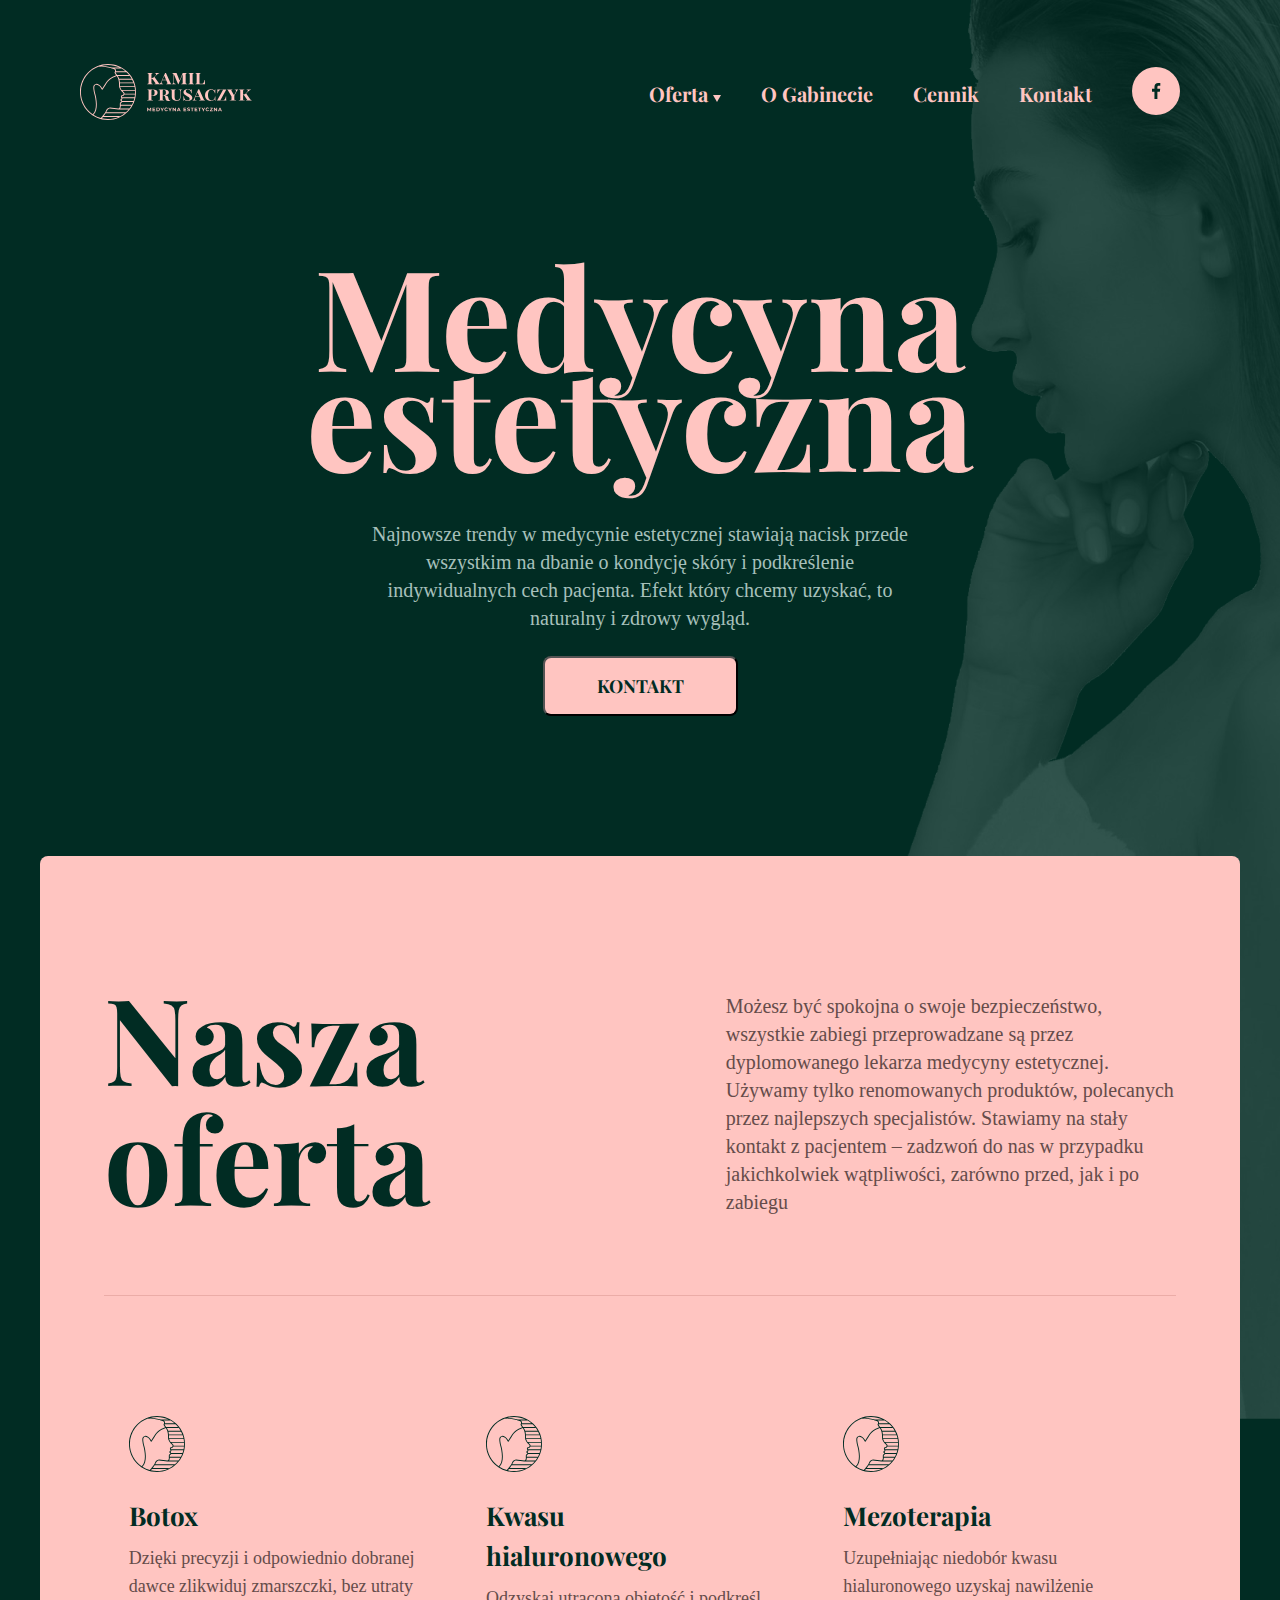
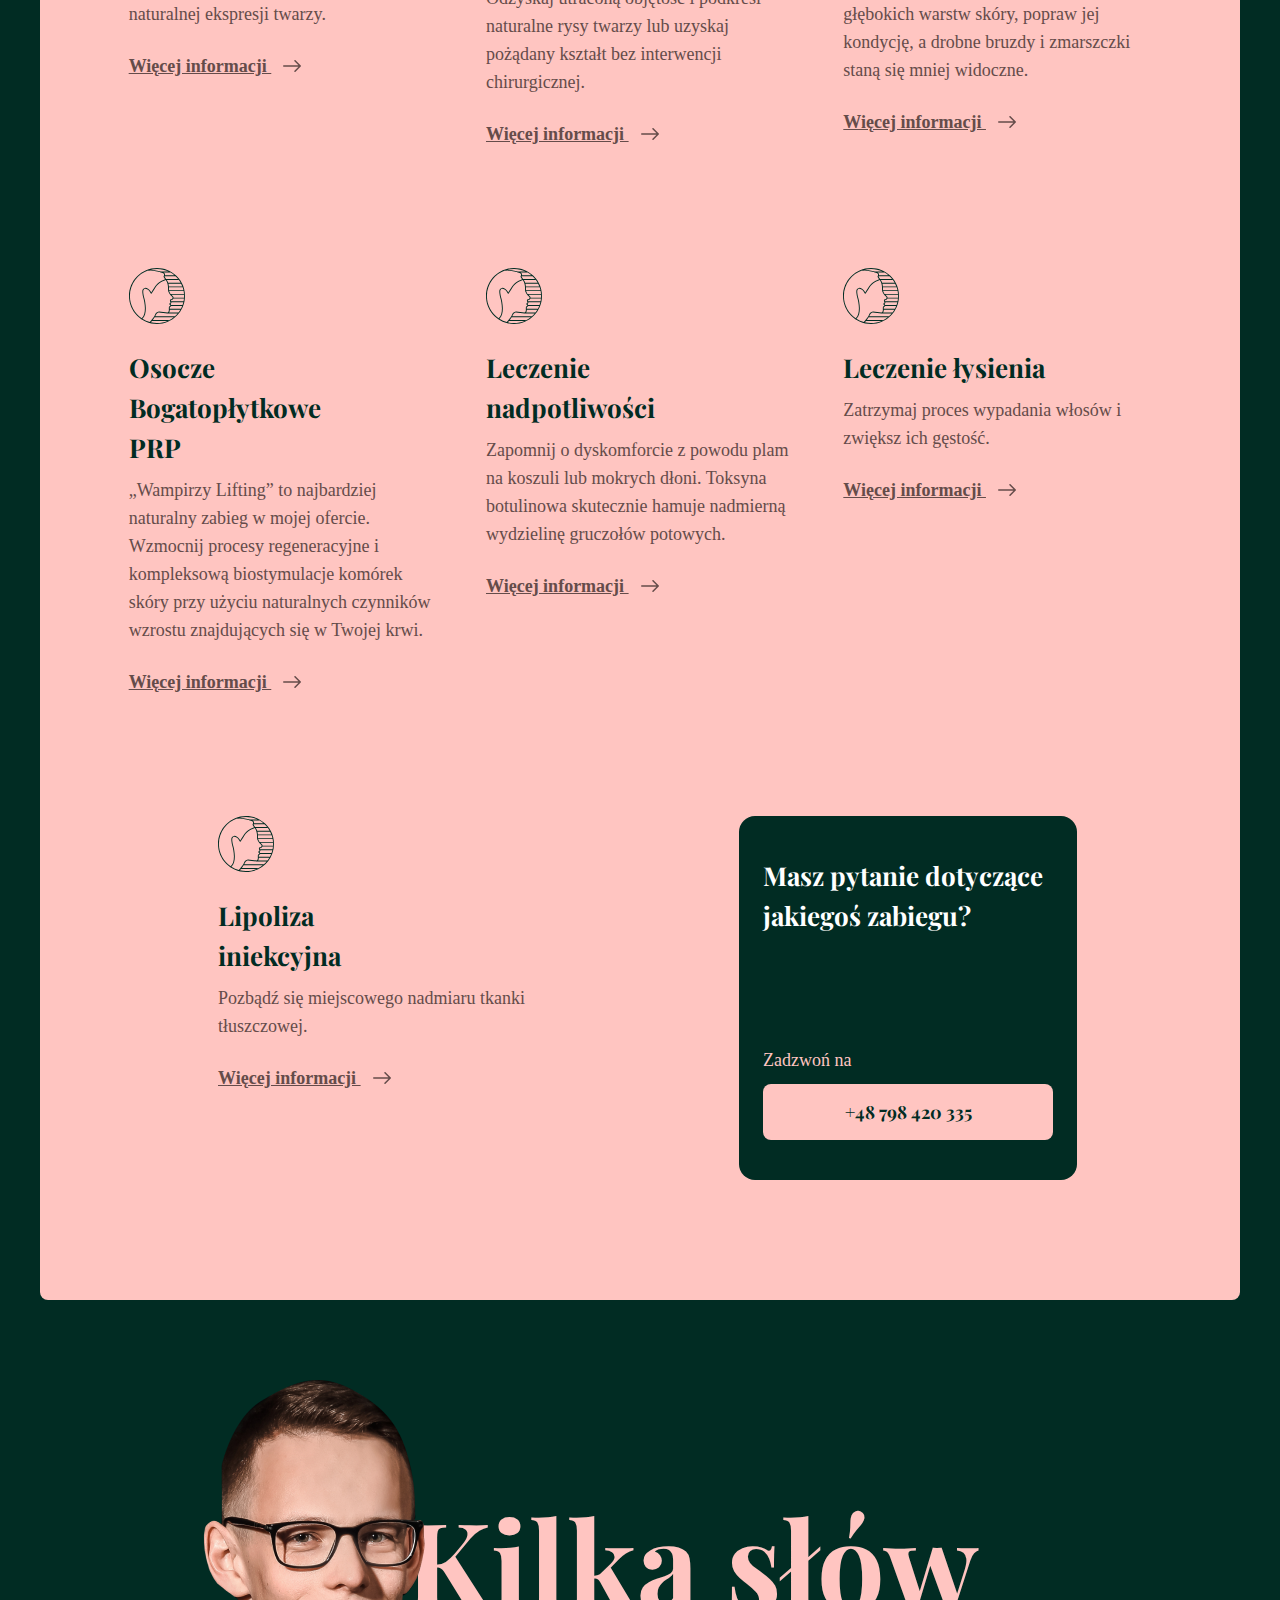
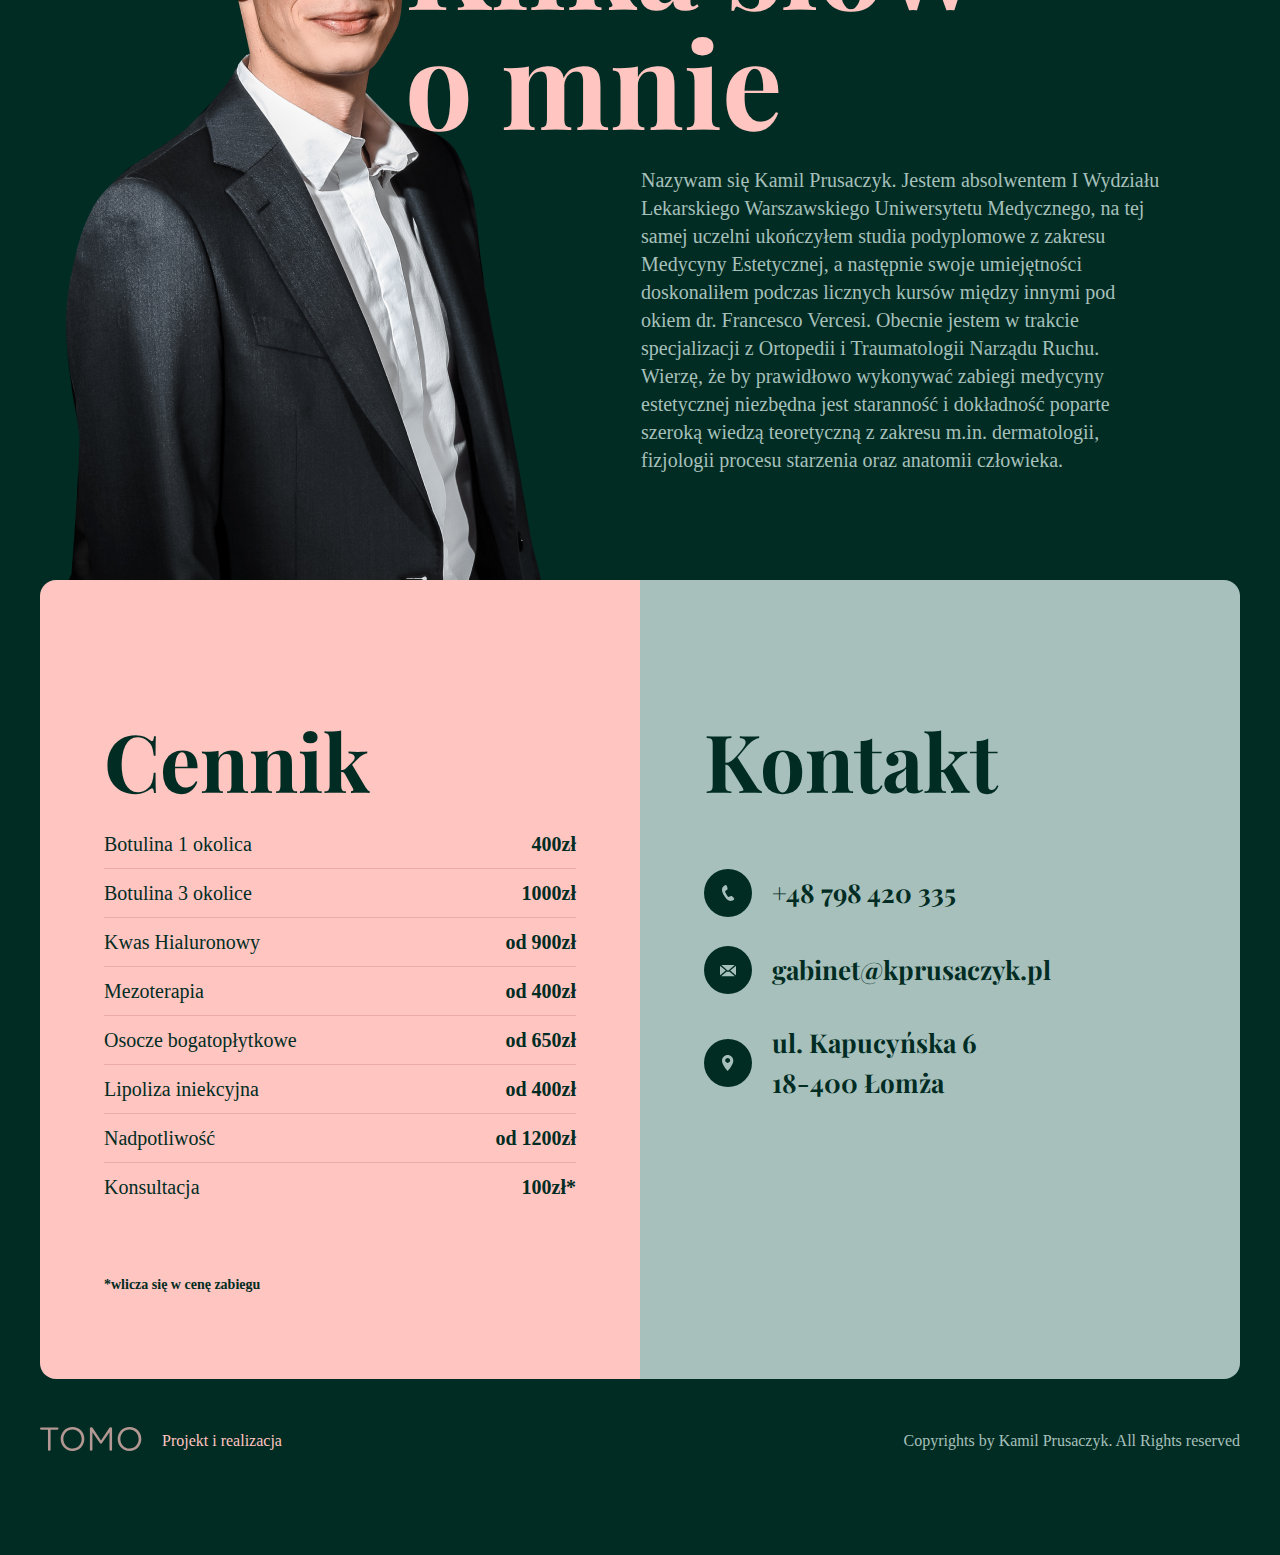
==== commit ddc3a799: "Add files via upload" ====
--- a/index.html
+++ b/index.html
@@ -96,7 +96,7 @@
         <div id="animation" class="ourServices__service ourServices__service--infoContainer">
           <h3 class="ourServices__serviceheader ourServices__serviceheader--infoContainer">Masz pytanie dotyczące jakiegoś zabiegu?</h3>
           <p class="ourServices__servicedescripton ourServices__servicedescripton--infoContainer">Zadzwoń na</p>
-          <a href="" class="ourServices__callButton "><a href="tel:+48798-420-335" class="ourServices__callNumber">+48 798 420 335</a></button>
+          <a href="tel:+48798-420-335" class="ourServices__callButton ourServices__callNumber" >+48 798 420 335</a>
         </div>
       </main>
       <section class="aboutMe" id="aboutMe">
--- a/css/style.css
+++ b/css/style.css
@@ -272,6 +272,7 @@
   text-align: center;
   color: #FFC5C1;
   margin: 140px 0 0 0;
+  max-width: 60%;
 }
 
 @media (min-width: 799px) {
@@ -285,8 +286,14 @@
 
 @media (max-width: 799px) {
   .header__mainHeader {
-    font-size: 56px;
+    font-size: 46px;
     line-height: 56px;
+  }
+}
+
+@media (max-width: 799px) {
+  .header__mainHeader {
+    max-width: 100%;
   }
 }
 
@@ -527,6 +534,7 @@
   border: 0;
   -ms-flex-item-align: start;
       align-self: flex-start;
+  margin-top: 24px;
 }
 
 @media (max-width: 840px) {
@@ -1096,8 +1104,9 @@
           flex-direction: row;
   -ms-flex-preferred-size: 100%;
       flex-basis: 100%;
-  -ms-flex-pack: distribute;
-      justify-content: space-around;
+  -webkit-box-pack: justify;
+      -ms-flex-pack: justify;
+          justify-content: space-between;
   border-bottom: 1px solid #335C54;
 }
 
@@ -1112,6 +1121,18 @@
   }
 }
 
+.moreLinks__column {
+  display: -webkit-box;
+  display: -ms-flexbox;
+  display: flex;
+  -webkit-box-orient: vertical;
+  -webkit-box-direction: normal;
+      -ms-flex-direction: column;
+          flex-direction: column;
+  -ms-flex-preferred-size: 30%;
+      flex-basis: 30%;
+}
+
 .moreLinks__header {
   font-family: Playfair Display;
   font-style: normal;
